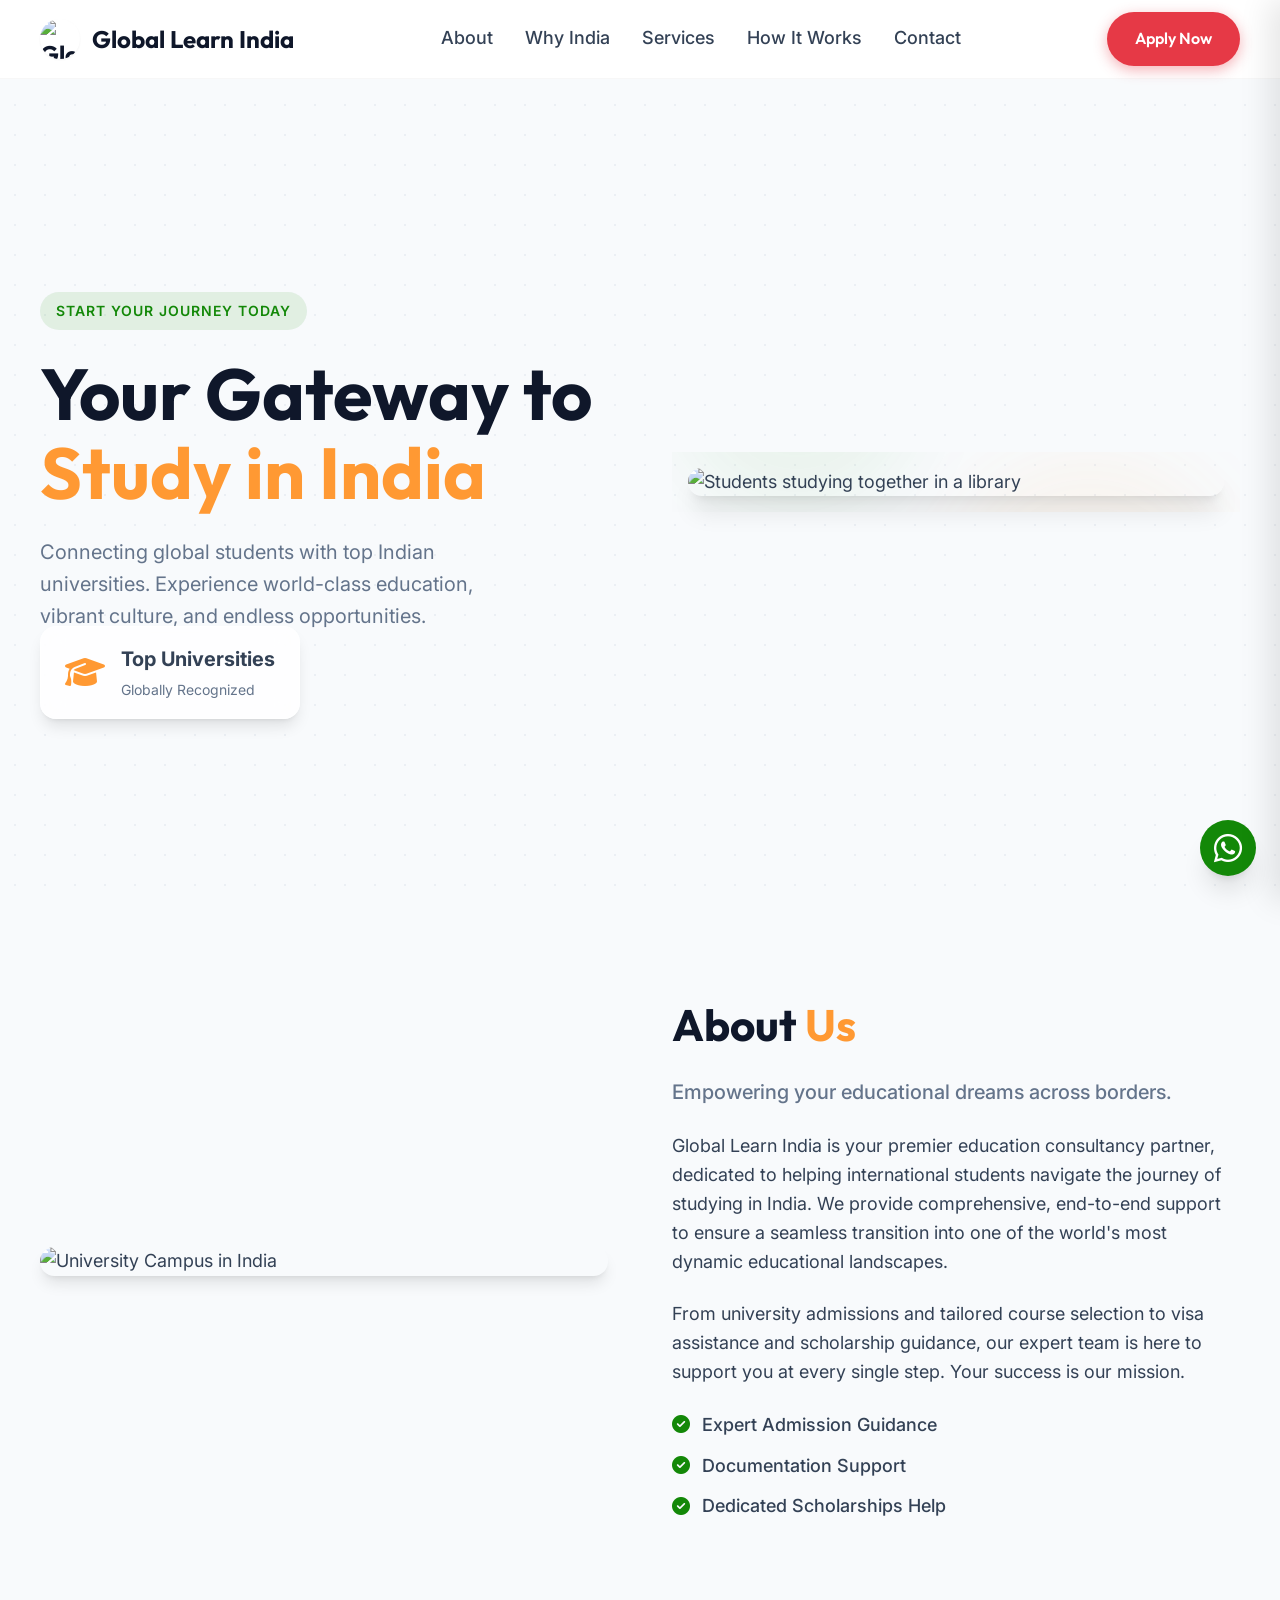
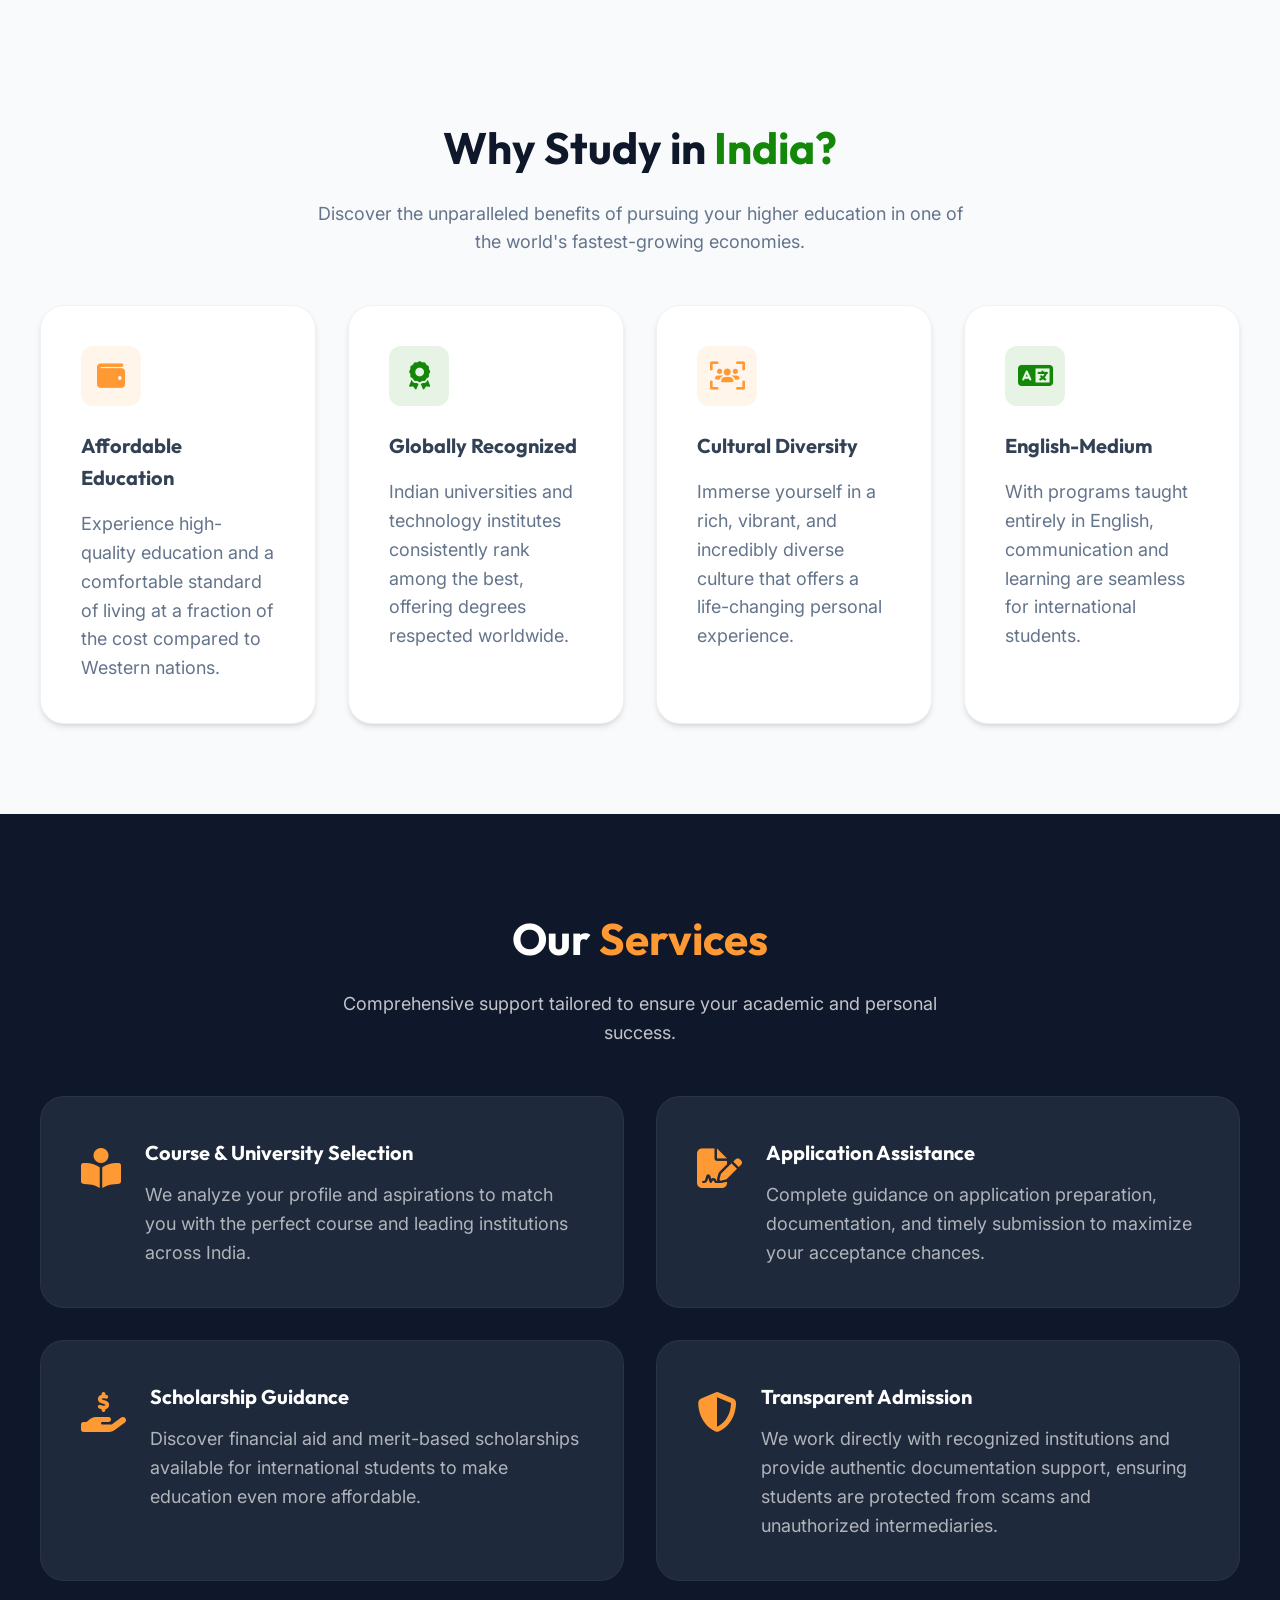
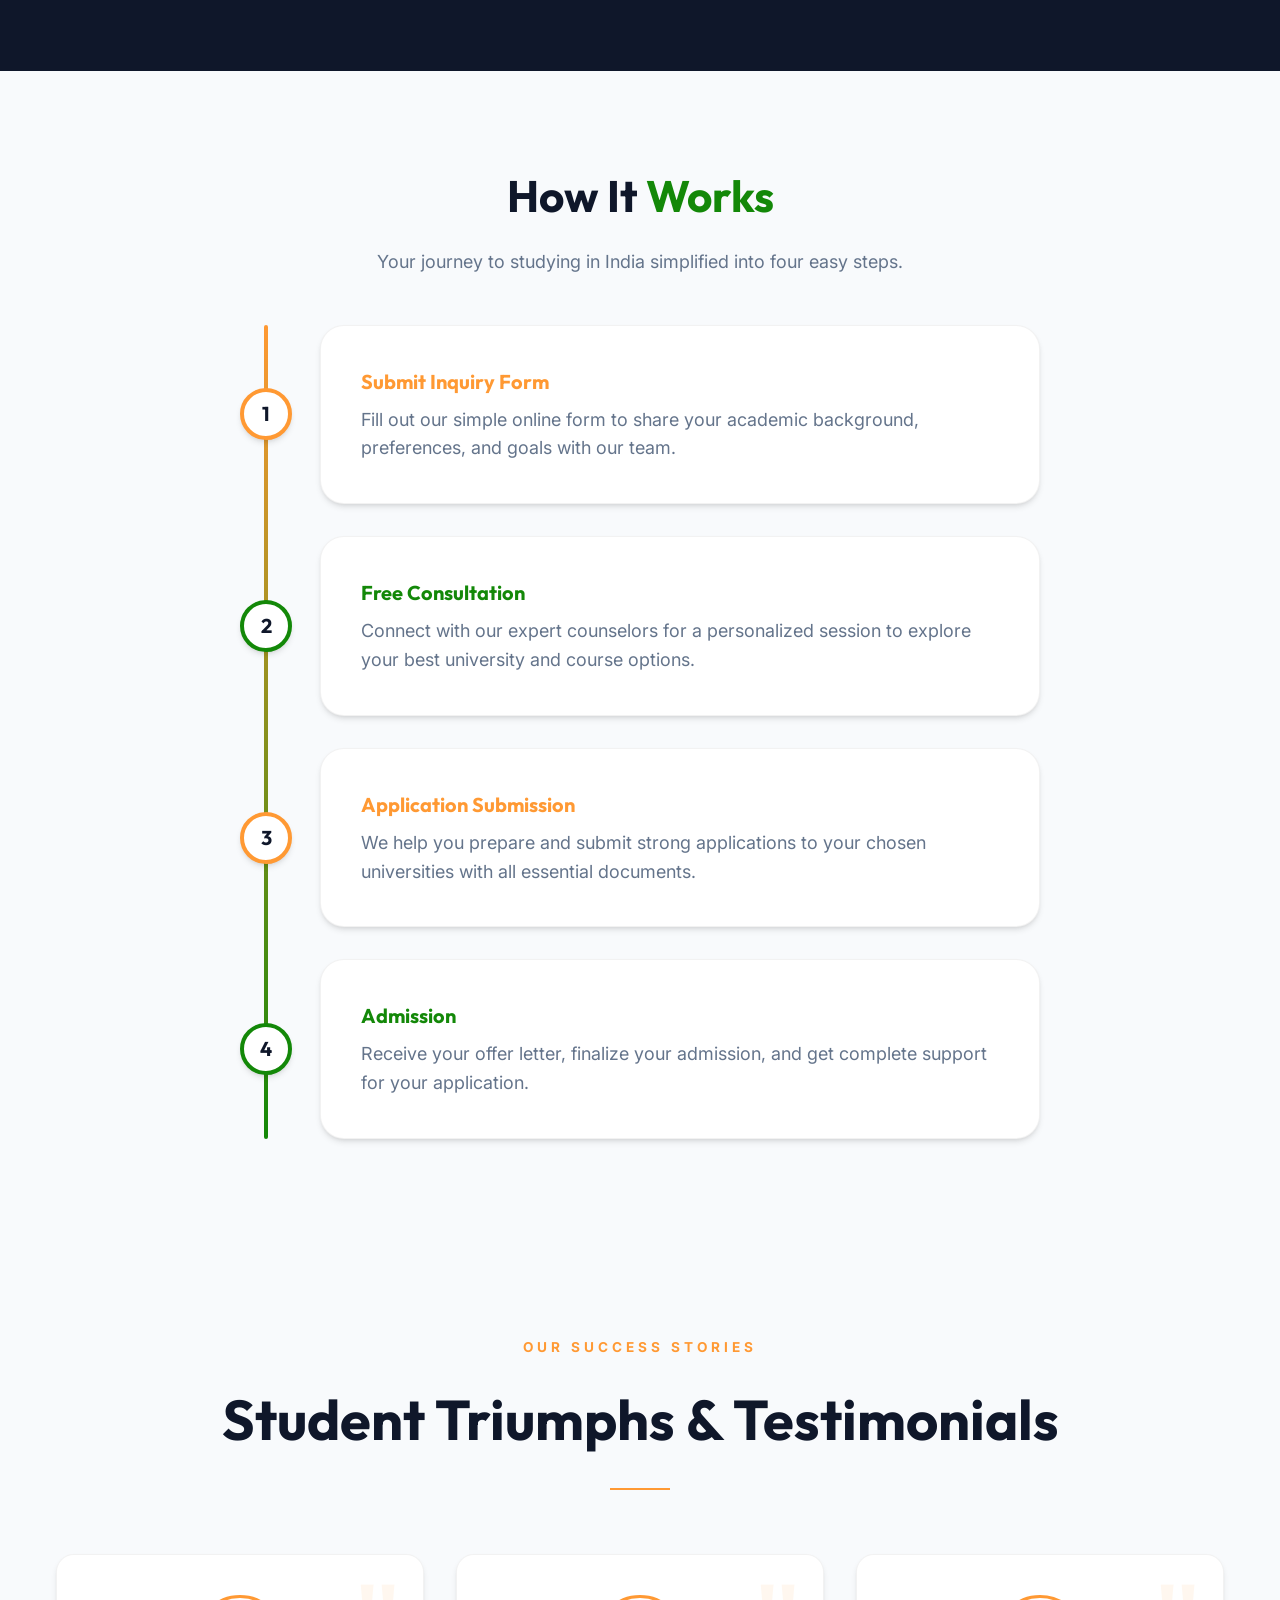
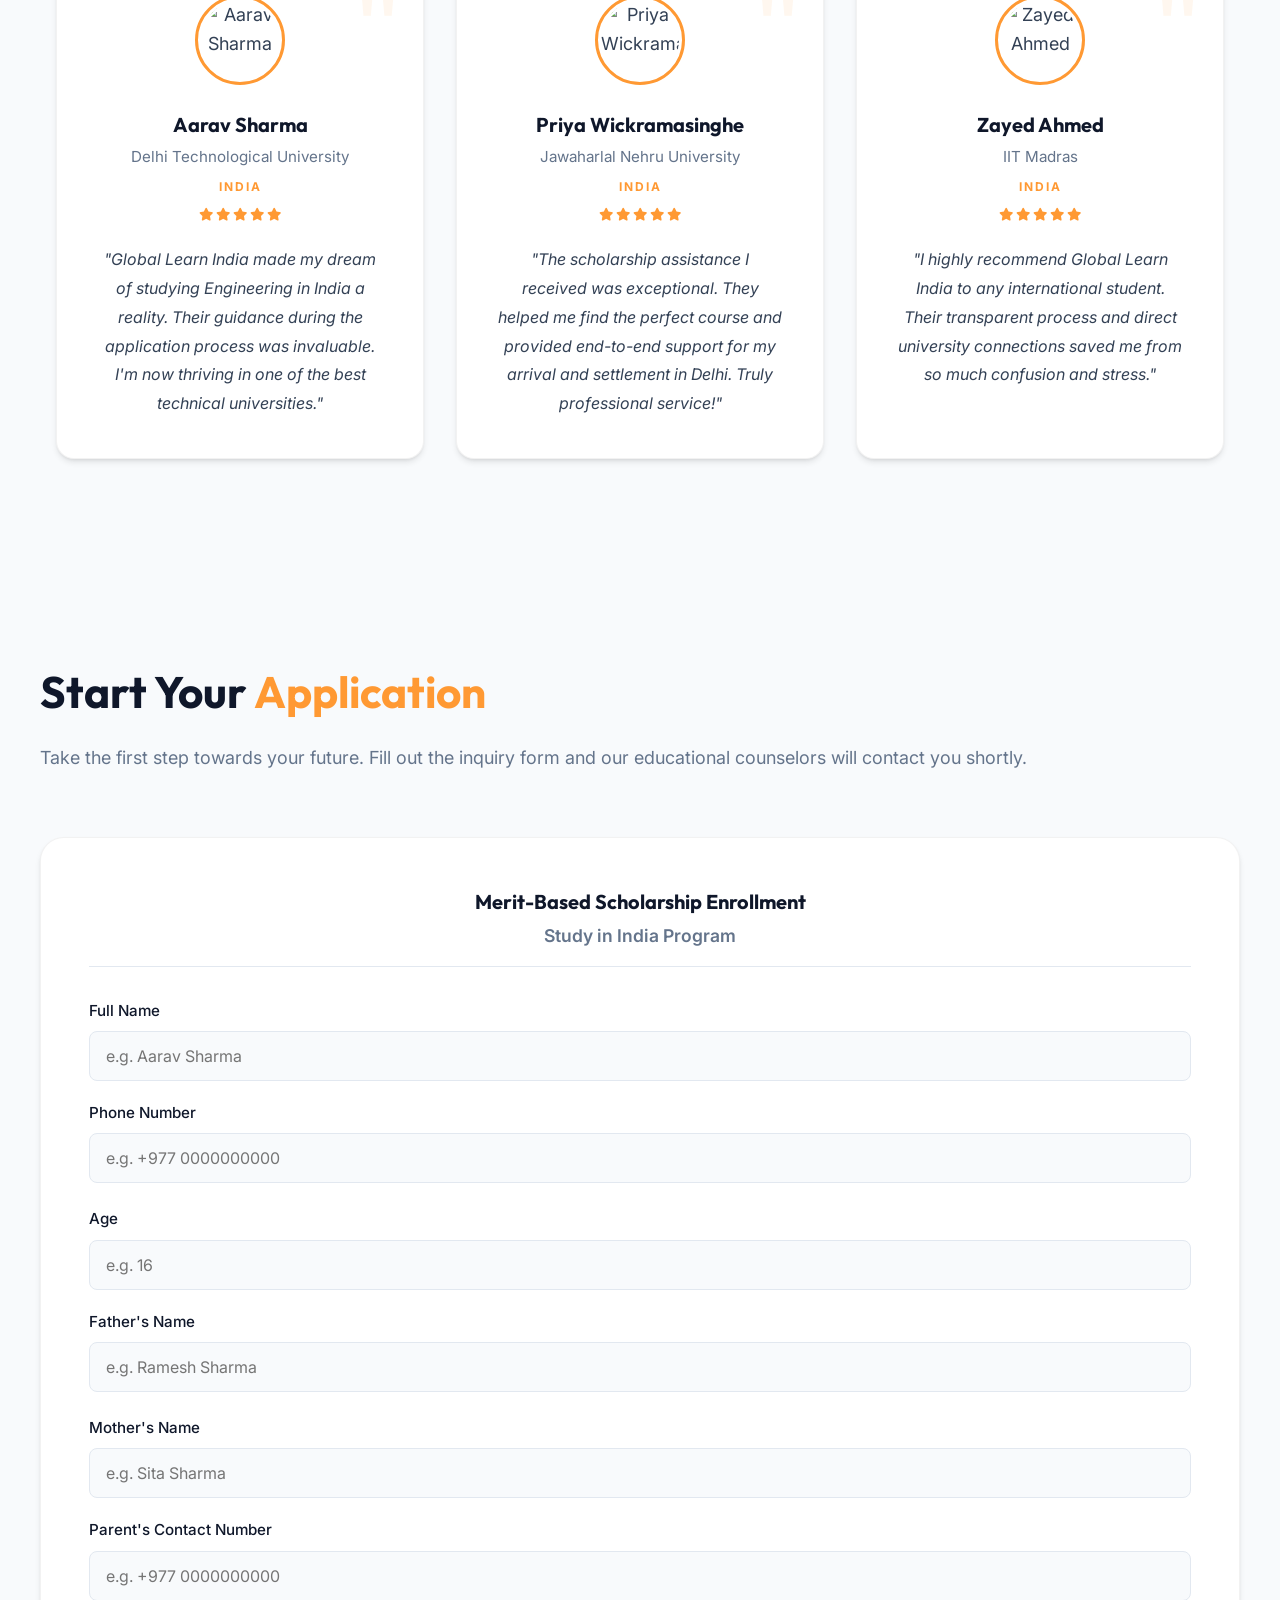
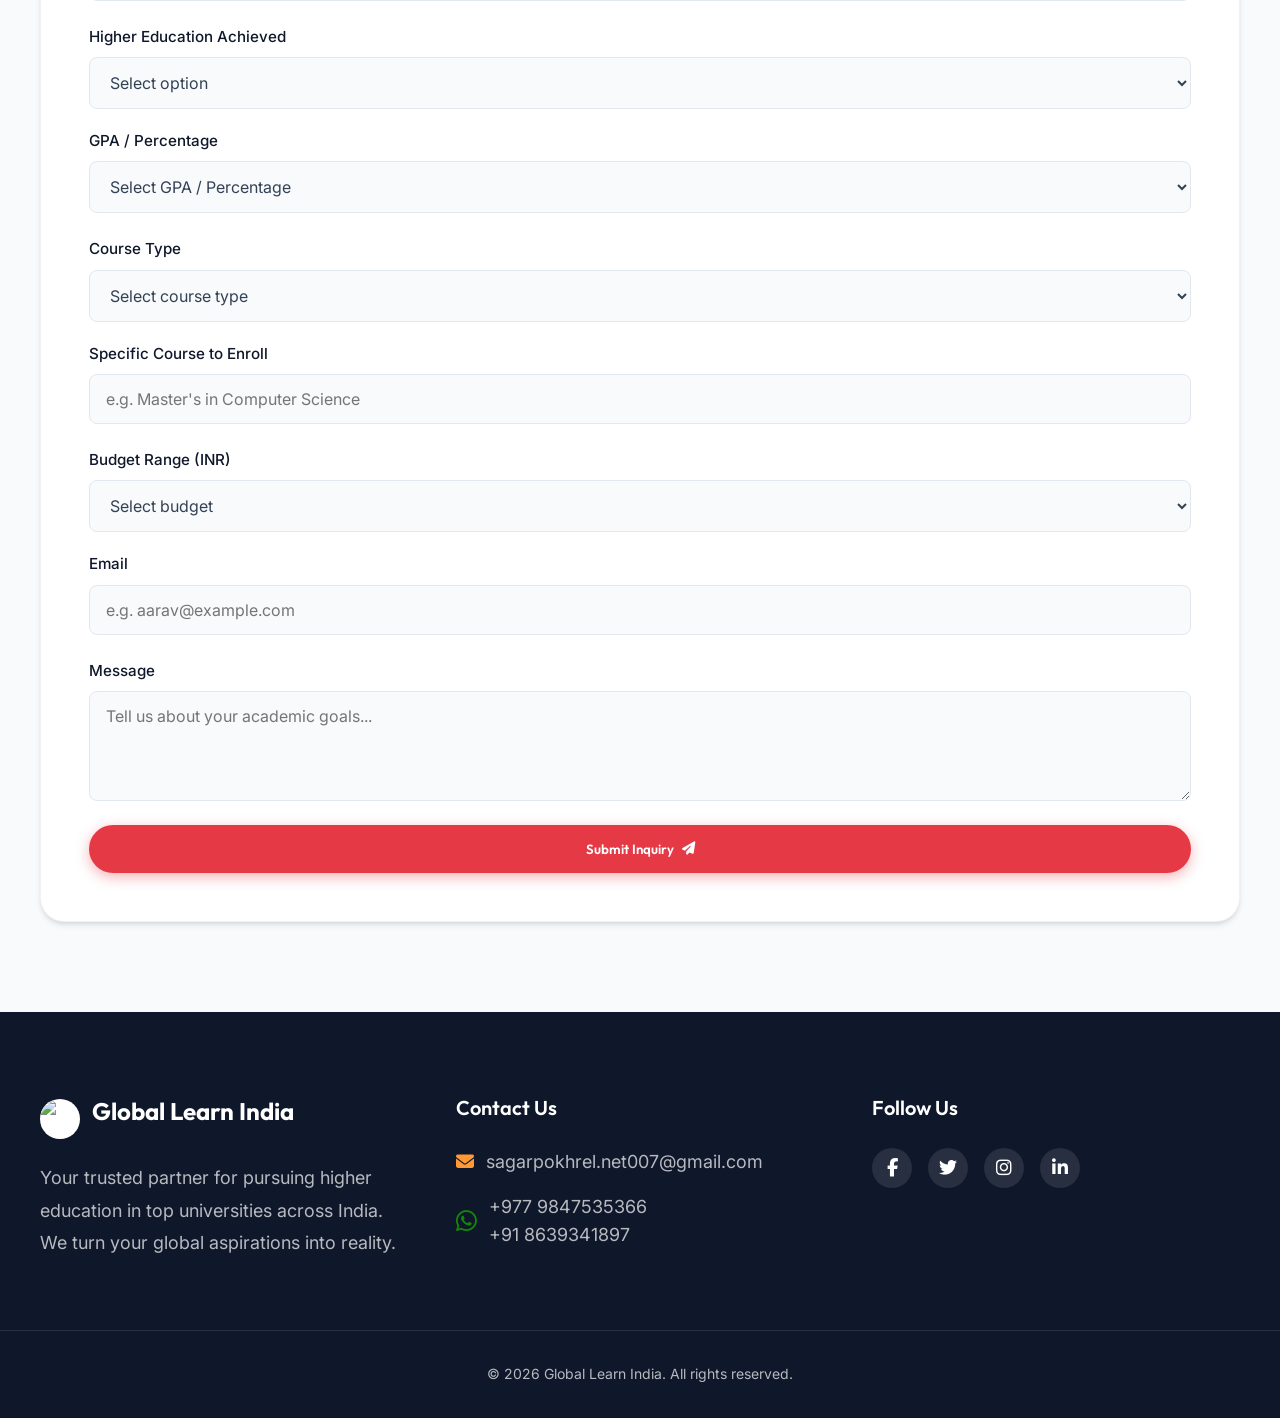
==== index.html @ 343fe498 "added files" ====
<!DOCTYPE html>
<html lang="en">

<head>
    <meta charset="UTF-8">
    <meta name="viewport" content="width=device-width, initial-scale=1.0">
    <title>Global Learn India | Your Gateway to Study in India</title>
    <meta name="description"
        content="Connecting global students with top Indian universities. We assist with admissions, visas, scholarships, and more.">
    <link rel="preconnect" href="https://fonts.googleapis.com">
    <link rel="preconnect" href="https://fonts.gstatic.com" crossorigin>
    <link
        href="https://fonts.googleapis.com/css2?family=Inter:wght@400;500;600&family=Outfit:wght@400;600;700&display=swap"
        rel="stylesheet">
    <link rel="stylesheet" href="https://cdnjs.cloudflare.com/ajax/libs/font-awesome/6.4.0/css/all.min.css">
    <link rel="stylesheet" href="styles.css">
</head>

<body>
    <!-- Navbar -->
    <nav class="navbar">
        <div class="container nav-container">
            <a href="#" class="logo">
                <img src="logo.jpeg" alt="Global Learn India Logo" class="logo-icon">
                Global Learn India
            </a>
            <div class="nav-links">
                <a href="#about">About</a>
                <a href="#why-india">Why India</a>
                <a href="#services">Services</a>
                <a href="#how-it-works">How It Works</a>
                <a href="#contact">Contact</a>
            </div>
            <div class="nav-actions">
                <a href="#apply" class="btn btn-primary nav-cta">Apply Now</a>
                <button class="menu-toggle" id="mobile-menu" aria-label="Open menu">
                    <i class="fa-solid fa-bars"></i>
                </button>
            </div>
        </div>
    </nav>

    <!-- Mobile Menu -->
    <div class="mobile-nav" id="mobile-nav">
        <button class="close-menu" id="close-menu" aria-label="Close menu">
            <i class="fa-solid fa-xmark"></i>
        </button>
        <a href="#about" class="mobile-link">About</a>
        <a href="#why-india" class="mobile-link">Why India</a>
        <a href="#services" class="mobile-link">Services</a>
        <a href="#how-it-works" class="mobile-link">How It Works</a>
        <a href="#contact" class="mobile-link">Contact</a>
        <a href="#apply" class="btn btn-primary mobile-link mt-4">Apply Now</a>
    </div>

    <!-- Hero Section -->
    <header class="hero">
        <div class="hero-pattern"></div>
        <div class="container hero-container">
            <div class="hero-content">
                <div class="badge">Start Your Journey Today</div>
                <h1 class="hero-title">Your Gateway to <span class="highlight-saffron">Study in India</span></h1>
                <p class="hero-subtitle">Connecting global students with top Indian universities. Experience world-class
                    education, vibrant culture, and endless opportunities.</p>
                <div class="hero-buttons">
                    <div class="glass-card stat-card">
                        <i class="fa-solid fa-graduation-cap text-saffron"></i>
                        <div>
                            <h4>Top Universities</h4>
                            <p>Globally Recognized</p>
                        </div>
                    </div>
                </div>
            </div>
            <div class="hero-image-wrapper">
                <div class="hero-shapes">
                    <div class="shape shape-1"></div>
                    <div class="shape shape-2"></div>
                </div>
                <!-- Placeholder for actual hero image, using styled container -->
                <div class="hero-image-placeholder">
                    <!-- Top Universities card moved to hero buttons for prominence -->
                    <img src="hero-students.png" alt="Students studying together in a library" class="hero-img"
                        loading="lazy">
                </div>
            </div>
        </div>
    </header>

    <!-- About Us -->
    <section id="about" class="section bg-light">
        <div class="container about-container">
            <div class="about-image">
                <img src="https://images.unsplash.com/photo-1562774053-701939374585?ixlib=rb-4.0.3&auto=format&fit=crop&w=800&q=80"
                    alt="University Campus in India" class="rounded-image shadow-main" loading="lazy">
            </div>
            <div class="about-content">
                <h2 class="section-title">About <span class="highlight-saffron">Us</span></h2>
                <p class="text-large text-muted">Empowering your educational dreams across borders.</p>
                <p>Global Learn India is your premier education consultancy partner, dedicated to helping international
                    students navigate the journey of studying in India. We provide comprehensive, end-to-end support to
                    ensure a seamless transition into one of the world's most dynamic educational landscapes.</p>
                <p>From university admissions and tailored course selection to visa assistance and scholarship guidance,
                    our expert team is here to support you at every single step. Your success is our mission.</p>
                <ul class="feature-list">
                    <li><i class="fa-solid fa-circle-check text-green"></i> Expert Admission Guidance</li>
                    <li><i class="fa-solid fa-circle-check text-green"></i> Documentation Support</li>
                    <li><i class="fa-solid fa-circle-check text-green"></i> Dedicated Scholarships Help</li>
                </ul>
            </div>
        </div>
    </section>

    <!-- Why Study in India -->
    <section id="why-india" class="section">
        <div class="container">
            <div class="section-header text-center">
                <h2 class="section-title">Why Study in <span class="highlight-green">India?</span></h2>
                <p class="section-subtitle">Discover the unparalleled benefits of pursuing your higher education in one
                    of the world's fastest-growing economies.</p>
            </div>
            <div class="grid grid-4 feature-grid">
                <div class="card hover-up">
                    <div class="icon-box bg-saffron-light">
                        <i class="fa-solid fa-wallet text-saffron"></i>
                    </div>
                    <h3>Affordable Education</h3>
                    <p>Experience high-quality education and a comfortable standard of living at a fraction of the cost
                        compared to Western nations.</p>
                </div>
                <div class="card hover-up">
                    <div class="icon-box bg-green-light">
                        <i class="fa-solid fa-award text-green"></i>
                    </div>
                    <h3>Globally Recognized</h3>
                    <p>Indian universities and technology institutes consistently rank among the best, offering degrees
                        respected worldwide.</p>
                </div>
                <div class="card hover-up">
                    <div class="icon-box bg-saffron-light">
                        <i class="fa-solid fa-users-viewfinder text-saffron"></i>
                    </div>
                    <h3>Cultural Diversity</h3>
                    <p>Immerse yourself in a rich, vibrant, and incredibly diverse culture that offers a life-changing
                        personal experience.</p>
                </div>
                <div class="card hover-up">
                    <div class="icon-box bg-green-light">
                        <i class="fa-solid fa-language text-green"></i>
                    </div>
                    <h3>English-Medium</h3>
                    <p>With programs taught entirely in English, communication and learning are seamless for
                        international students.</p>
                </div>
            </div>
        </div>
    </section>

    <!-- Our Services -->
    <section id="services" class="section bg-slate">
        <div class="container">
            <div class="section-header text-center">
                <h2 class="section-title text-white">Our <span class="highlight-saffron">Services</span></h2>
                <p class="section-subtitle service-subtitle">Comprehensive support tailored to ensure your academic and
                    personal success.</p>
            </div>
            <div class="services-slider-container">
                <button class="slider-arrow prev-arrow" id="services-prev-btn" aria-label="Previous service">
                    <i class="fa-solid fa-chevron-left"></i>
                </button>

                <div class="grid grid-2 service-grid" id="services-slider">
                    <div class="service-card">
                        <div class="service-icon"><i class="fa-solid fa-book-open-reader"></i></div>
                        <div class="service-content">
                            <h3>Course & University Selection</h3>
                            <p>We analyze your profile and aspirations to match you with the perfect course and leading
                                institutions across India.</p>
                        </div>
                    </div>
                    <div class="service-card">
                        <div class="service-icon"><i class="fa-solid fa-file-signature"></i></div>
                        <div class="service-content">
                            <h3>Application Assistance</h3>
                            <p>Complete guidance on application preparation, documentation, and timely submission to
                                maximize your acceptance chances.</p>
                        </div>
                    </div>
                    <div class="service-card">
                        <div class="service-icon"><i class="fa-solid fa-hand-holding-dollar"></i></div>
                        <div class="service-content">
                            <h3>Scholarship Guidance</h3>
                            <p>Discover financial aid and merit-based scholarships available for international students
                                to
                                make education even more affordable.</p>
                        </div>
                    </div>
                    <div class="service-card">
                        <div class="service-icon"><i class="fa-solid fa-shield-halved"></i></div>
                        <div class="service-content">
                            <h3>Transparent Admission</h3>
                            <p>We work directly with recognized institutions and provide authentic documentation
                                support,
                                ensuring students are protected from scams and unauthorized intermediaries.</p>
                        </div>
                    </div>
                </div>

                <button class="slider-arrow next-arrow" id="services-next-btn" aria-label="Next service">
                    <i class="fa-solid fa-chevron-right"></i>
                </button>
            </div>
            <div class="pagination-dots" id="services-pagination-dots">
                <!-- Dots will be generated via JS -->
            </div>
        </div>
    </section>

    <!-- How It Works -->
    <section id="how-it-works" class="section">
        <div class="container">
            <div class="section-header text-center">
                <h2 class="section-title">How It <span class="highlight-green">Works</span></h2>
                <p class="section-subtitle">Your journey to studying in India simplified into four easy steps.</p>
            </div>
            <div class="timeline">
                <div class="timeline-item">
                    <div class="timeline-number">1</div>
                    <div class="timeline-content card">
                        <h3>Submit Inquiry Form</h3>
                        <p>Fill out our simple online form to share your academic background, preferences, and goals
                            with our team.</p>
                    </div>
                </div>
                <div class="timeline-item">
                    <div class="timeline-number">2</div>
                    <div class="timeline-content card">
                        <h3>Free Consultation</h3>
                        <p>Connect with our expert counselors for a personalized session to explore your best university
                            and course options.</p>
                    </div>
                </div>
                <div class="timeline-item">
                    <div class="timeline-number">3</div>
                    <div class="timeline-content card">
                        <h3>Application Submission</h3>
                        <p>We help you prepare and submit strong applications to your chosen universities with all
                            essential documents.</p>
                    </div>
                </div>
                <div class="timeline-item">
                    <div class="timeline-number">4</div>
                    <div class="timeline-content card">
                        <h3>Admission</h3>
                        <p>Receive your offer letter, finalize your admission, and get complete support for your
                            application.</p>
                    </div>
                </div>
            </div>
        </div>
    </section>

    <!-- Student Success Stories Section -->
    <section id="testimonials" class="testimonials-section">
        <div class="container">
            <div class="testimonials-header text-center">
                <span class="top-heading">OUR SUCCESS STORIES</span>
                <h2 class="main-heading">Student Triumphs & Testimonials</h2>
                <div class="heading-underline"></div>
            </div>

            <div class="testimonials-slider-container">
                <button class="slider-arrow prev-arrow" id="prev-btn" aria-label="Previous testimonial">
                    <i class="fa-solid fa-chevron-left"></i>
                </button>

                <div class="testimonials-slider" id="testimonials-slider">
                    <!-- Testimonial 1 -->
                    <div class="testimonial-card">
                        <div class="quote-icon">"</div>
                        <div class="student-profile">
                            <img src="student1.png" alt="Aarav Sharma" class="student-image">
                        </div>
                        <div class="student-info">
                            <h3 class="student-name">Aarav Sharma</h3>
                            <p class="university-name">Delhi Technological University</p>
                            <p class="student-country">INDIA</p>
                            <div class="rating">
                                <i class="fa-solid fa-star"></i>
                                <i class="fa-solid fa-star"></i>
                                <i class="fa-solid fa-star"></i>
                                <i class="fa-solid fa-star"></i>
                                <i class="fa-solid fa-star"></i>
                            </div>
                        </div>
                        <p class="testimonial-text">
                            "Global Learn India made my dream of studying Engineering in India a reality. Their guidance
                            during the application process was invaluable. I'm now thriving in one of the best technical
                            universities."
                        </p>
                    </div>

                    <!-- Testimonial 2 -->
                    <div class="testimonial-card">
                        <div class="quote-icon">"</div>
                        <div class="student-profile">
                            <img src="student2.png" alt="Priya Wickramasinghe" class="student-image">
                        </div>
                        <div class="student-info">
                            <h3 class="student-name">Priya Wickramasinghe</h3>
                            <p class="university-name">Jawaharlal Nehru University</p>
                            <p class="student-country">INDIA</p>
                            <div class="rating">
                                <i class="fa-solid fa-star"></i>
                                <i class="fa-solid fa-star"></i>
                                <i class="fa-solid fa-star"></i>
                                <i class="fa-solid fa-star"></i>
                                <i class="fa-solid fa-star"></i>
                            </div>
                        </div>
                        <p class="testimonial-text">
                            "The scholarship assistance I received was exceptional. They helped me find the perfect
                            course and provided end-to-end support for my arrival and settlement in Delhi. Truly
                            professional service!"
                        </p>
                    </div>

                    <!-- Testimonial 3 -->
                    <div class="testimonial-card">
                        <div class="quote-icon">"</div>
                        <div class="student-profile">
                            <img src="student3.png" alt="Zayed Ahmed" class="student-image">
                        </div>
                        <div class="student-info">
                            <h3 class="student-name">Zayed Ahmed</h3>
                            <p class="university-name">IIT Madras</p>
                            <p class="student-country">INDIA</p>
                            <div class="rating">
                                <i class="fa-solid fa-star"></i>
                                <i class="fa-solid fa-star"></i>
                                <i class="fa-solid fa-star"></i>
                                <i class="fa-solid fa-star"></i>
                                <i class="fa-solid fa-star"></i>
                            </div>
                        </div>
                        <p class="testimonial-text">
                            "I highly recommend Global Learn India to any international student. Their transparent
                            process and direct university connections saved me from so much confusion and stress."
                        </p>
                    </div>
                </div>

                <button class="slider-arrow next-arrow" id="next-btn" aria-label="Next testimonial">
                    <i class="fa-solid fa-chevron-right"></i>
                </button>
            </div>

            <div class="pagination-dots" id="pagination-dots">
                <!-- Dots will be generated via JS -->
            </div>
        </div>
    </section>

    <!-- Student Inquiry Form Section -->
    <section id="apply" class="section bg-light">
        <div class="container form-container">
            <div class="form-content">
                <h2 class="section-title">Start Your <span class="highlight-saffron">Application</span></h2>
                <p class="mb-4 text-muted">Take the first step towards your future. Fill out the inquiry form and our
                    educational counselors will contact you shortly.</p>

            </div>
            <div class="form-wrapper card shadow-xl border-t-saffron">
                <div class="form-enrollment-header"
                    style="margin-bottom: 2rem; padding-bottom: 1rem; border-bottom: 1px solid #E2E8F0;">
                    <h3 class="enrollment-title" style="margin-bottom: 0.25rem; color: var(--c-slate);">Merit-Based
                        Scholarship Enrollment</h3>
                    <p class="enrollment-subtitle text-saffron" style="font-weight: 600;">Study in India Program</p>
                </div>
                <form id="inquiryForm" class="inquiry-form">
                    <div class="form-group row">
                        <div class="col">
                            <label for="fullName">Full Name</label>
                            <input type="text" id="fullName" name="fullName" required placeholder="e.g. Aarav Sharma">
                        </div>
                        <div class="col">
                            <label for="phone">Phone Number</label>
                            <input type="tel" id="phone" name="phone" required placeholder="e.g. +977 0000000000">
                        </div>
                    </div>
                    <div class="form-group row">
                        <div class="col">
                            <label for="age">Age</label>
                            <input type="number" id="age" name="age" required placeholder="e.g. 16" min="16" max="100">
                        </div>
                        <div class="col">
                            <label for="fathersName">Father's Name</label>
                            <input type="text" id="fathersName" name="fathersName" required
                                placeholder="e.g. Ramesh Sharma">
                        </div>
                    </div>
                    <div class="form-group row">
                        <div class="col">
                            <label for="mothersName">Mother's Name</label>
                            <input type="text" id="mothersName" name="mothersName" required
                                placeholder="e.g. Sita Sharma">
                        </div>
                        <div class="col">
                            <label for="parentsContact">Parent's Contact Number</label>
                            <input type="tel" id="parentsContact" name="parentsContact" required
                                placeholder="e.g. +977 0000000000">
                        </div>
                    </div>
                    <div class="form-group row">
                        <div class="col">
                            <label for="higherEducation">Higher Education Achieved</label>
                            <select id="higherEducation" name="higherEducation" required>
                                <option value="" disabled selected>Select option</option>
                                <option value="highschool">High School / 12th</option>
                                <option value="diploma">Diploma</option>
                                <option value="bachelors">Bachelor's Degree</option>
                                <option value="masters">Master's Degree</option>
                                <option value="other">Other</option>
                            </select>
                        </div>
                        <div class="col">
                            <label for="gpa">GPA / Percentage</label>
                            <select id="gpa" name="gpa" required>
                                <option value="" disabled selected>Select GPA / Percentage</option>
                                <option value="above90">Above 90% / Above 3.8 GPA</option>
                                <option value="80to90">80% - 90% / 3.3 - 3.8 GPA</option>
                                <option value="70to80">70% - 80% / 2.8 - 3.3 GPA</option>
                                <option value="60to70">60% - 70% / 2.0 - 2.8 GPA</option>
                                <option value="below60">Below 60% / Below 2.0 GPA</option>
                            </select>
                        </div>
                    </div>
                    <div class="form-group row">
                        <div class="col">
                            <label for="courseType">Course Type</label>
                            <select id="courseType" name="courseType" required>
                                <option value="" disabled selected>Select course type</option>
                                <option value="engineering">Engineering (B.E/B.Tech/M.Tech)</option>
                                <option value="medical">Medical (MBBS/BDS/MD)</option>
                                <option value="management">Management (BBA/MBA/PGDM)</option>
                                <option value="computer_applications">Computer Applications (BCA/MCA)</option>
                                <option value="arts_science">Arts & Science (BA/MA/BSc/MSc)</option>
                                <option value="pharmacy">Pharmacy (B.Pharm/M.Pharm)</option>
                                <option value="other">Other</option>
                            </select>
                        </div>
                        <div class="col">
                            <label for="specificCourse">Specific Course to Enroll</label>
                            <input type="text" id="specificCourse" name="specificCourse" required
                                placeholder="e.g. Master's in Computer Science">
                        </div>
                    </div>
                    <div class="form-group row">
                        <div class="col">
                            <label for="budget">Budget Range (INR)</label>
                            <select id="budget" name="budget" required>
                                <option value="" disabled selected>Select budget</option>
                                <option value="under5l">Under ₹5 Lakhs</option>
                                <option value="5lto10l">₹5 Lakhs - ₹10 Lakhs</option>
                                <option value="above10l">Above ₹10 Lakhs</option>
                            </select>
                        </div>
                        <div class="col">
                            <label for="email">Email</label>
                            <input type="email" id="email" name="email" required placeholder="e.g. aarav@example.com">
                        </div>
                    </div>
                    <div class="form-group">
                        <label for="message">Message</label>
                        <textarea id="message" name="message" rows="4"
                            placeholder="Tell us about your academic goals..." required></textarea>
                    </div>
                    <button type="submit" class="btn btn-primary btn-full">Submit Inquiry <i
                            class="fa-solid fa-paper-plane ml-2"></i></button>
                    <div id="formSuccess" class="form-success hidden mt-4">
                        Thank you! Your inquiry has been submitted. We will contact you soon.
                    </div>
                </form>
            </div>
        </div>
    </section>

    <!-- Footer -->
    <footer id="contact" class="footer">
        <div class="container footer-container">
            <div class="footer-brand">
                <div class="logo-footer">
                    <img src="logo.jpeg" alt="Global Learn India Logo" class="logo-icon white">
                    <h2>Global Learn India</h2>
                </div>
                <p>Your trusted partner for pursuing higher education in top universities across India. We turn your
                    global aspirations into reality.</p>
            </div>

            <div class="footer-contact">
                <h3>Contact Us</h3>
                <ul>
                    <li>
                        <i class="fa-solid fa-envelope text-saffron"></i>
                        <div>
                            <a href="mailto:sagarpokhrel.net007@gmail.com">sagarpokhrel.net007@gmail.com</a>
                        </div>
                    </li>
                    <li>
                        <i class="fa-brands fa-whatsapp text-green"></i>
                        <div>
                            <a href="https://wa.me/9779847535366" target="_blank" rel="noopener noreferrer">+977
                                9847535366</a>
                            <br>
                            <a href="https://wa.me/918639341897" target="_blank" rel="noopener noreferrer">+91
                                8639341897</a>
                        </div>
                    </li>
                </ul>
            </div>
            <div class="footer-social">
                <h3>Follow Us</h3>
                <div class="social-icons">
                    <a href="#" class="social-icon" aria-label="Facebook"><i class="fa-brands fa-facebook-f"></i></a>
                    <a href="#" class="social-icon" aria-label="Twitter"><i class="fa-brands fa-twitter"></i></a>
                    <a href="#" class="social-icon" aria-label="Instagram"><i class="fa-brands fa-instagram"></i></a>
                    <a href="#" class="social-icon" aria-label="LinkedIn"><i class="fa-brands fa-linkedin-in"></i></a>
                </div>
            </div>
        </div>
        <div class="footer-bottom">
            <div class="container text-center">
                <p>&copy; 2026 Global Learn India. All rights reserved.</p>
            </div>
        </div>
    </footer>


    <a href="https://wa.me/9779847535366" target="_blank" rel="noopener noreferrer"
        class="whatsapp-float bg-green text-white shadow-xl" title="Chat with us on WhatsApp" aria-label="WhatsApp">
        <i class="fa-brands fa-whatsapp"></i>
    </a>

    <script src="script.js"></script>
</body>

</html>
---- styles.css ----
/* Base Variables & Theme - India Inspired */
:root {
    /* Colors */
    --c-saffron: #FF9933;
    --c-saffron-dark: #E68A2E;
    --c-saffron-light: rgba(255, 153, 51, 0.1);

    --c-green: #138808;
    --c-green-dark: #107407;
    --c-green-light: rgba(19, 136, 8, 0.1);

    --c-white: #FFFFFF;
    --c-bg: #F8FAFC;
    --c-slate: #0F172A;
    --c-slate-light: #1E293B;

    --c-text-main: #334155;
    --c-text-muted: #64748B;

    /* Typography - Fluid Sizing */
    --font-heading: 'Outfit', sans-serif;
    --font-body: 'Inter', sans-serif;

    --fs-h1: clamp(2.25rem, 8vw + 1rem, 4.5rem);
    --fs-h2: clamp(1.75rem, 4vw + 1rem, 2.75rem);
    --fs-h3: clamp(1.25rem, 2vw + 1rem, 1.5rem);
    --fs-body: clamp(0.9375rem, 0.5vw + 0.8rem, 1.125rem);

    /* Effects */
    --shadow-sm: 0 1px 2px 0 rgb(0 0 0 / 0.05);
    --shadow-md: 0 4px 6px -1px rgb(0 0 0 / 0.1), 0 2px 4px -2px rgb(0 0 0 / 0.1);
    --shadow-lg: 0 10px 15px -3px rgb(0 0 0 / 0.1), 0 4px 6px -4px rgb(0 0 0 / 0.1);
    --shadow-xl: 0 20px 25px -5px rgb(0 0 0 / 0.1), 0 8px 10px -6px rgb(0 0 0 / 0.1);
    --shadow-glow: 0 0 20px rgba(255, 153, 51, 0.4);

    --transition: all 0.3s cubic-bezier(0.4, 0, 0.2, 1);
}

/* Reset & Basics */
* {
    margin: 0;
    padding: 0;
    box-sizing: border-box;
    scroll-behavior: smooth;
}

html,
body {
    overflow-x: hidden;
}

body {
    font-family: var(--font-body);
    font-size: var(--fs-body);
    color: var(--c-text-main);
    background-color: var(--c-bg);
    line-height: 1.6;
    overflow-x: hidden;
    width: 100%;
}

h1,
.hero-title {
    font-size: var(--fs-h1);
    font-family: var(--font-heading);
    color: var(--c-slate);
    line-height: 1.1;
}

h2,
.section-title {
    font-size: var(--fs-h2);
    font-family: var(--font-heading);
    color: var(--c-slate);
    margin-bottom: 1rem;
}

h3 {
    font-size: var(--fs-h3);
    font-family: var(--font-heading);
}

a {
    text-decoration: none;
    color: inherit;
    transition: var(--transition);
}

ul {
    list-style: none;
}

img {
    max-width: 100%;
    height: auto;
    display: block;
}

/* Layout Classes */
.container {
    width: 100%;
    max-width: 1280px;
    margin: 0 auto;
    padding: 0 1.25rem;
}

@media (min-width: 768px) {
    .container {
        padding: 0 2.5rem;
    }
}

.section {
    padding: clamp(3rem, 10vh, 8rem) 0;
}

.bg-light {
    background-color: var(--c-bg);
}

.bg-white {
    background-color: var(--c-white);
}

.bg-slate {
    background-color: var(--c-slate);
}

.bg-saffron-light {
    background-color: var(--c-saffron-light);
}

.bg-green-light {
    background-color: var(--c-green-light);
}

/* Typography Classes */
.text-saffron {
    color: var(--c-saffron);
}

.text-green {
    color: var(--c-green);
}

.text-white {
    color: var(--c-white);
}

.text-slate {
    color: var(--c-slate);
}

.text-muted {
    color: var(--c-text-muted);
}

.text-gray-300 {
    color: #CBD5E1;
}

.text-center {
    text-align: center;
}

.text-large {
    font-size: clamp(1rem, 0.5vw + 0.9rem, 1.25rem);
    font-weight: 500;
}

.section-subtitle {
    font-size: clamp(1rem, 0.5vw + 0.9rem, 1.125rem);
    color: var(--c-text-muted);
    max-width: 650px;
    margin: 0 auto 3rem;
}

.highlight-saffron {
    color: var(--c-saffron);
}

.highlight-green {
    color: var(--c-green);
}

/* Buttons */
.btn {
    display: inline-flex;
    align-items: center;
    justify-content: center;
    padding: 0.875rem 1.75rem;
    /* Finger-friendly minimums */
    min-height: 48px;
    border-radius: 9999px;
    font-weight: 600;
    font-family: var(--font-heading);
    cursor: pointer;
    border: none;
    transition: var(--transition);
    white-space: nowrap;
}

.btn-primary {
    background-color: #E63946;
    color: var(--c-white);
    box-shadow: 0 4px 14px 0 rgba(230, 57, 70, 0.3);
}

.btn-primary:hover {
    background-color: #D62828;
    transform: translateY(-2px);
    box-shadow: 0 0 20px rgba(230, 57, 70, 0.4);
}

.btn-secondary {
    background-color: var(--c-white);
    color: var(--c-slate);
    border: 1px solid #E2E8F0;
}

.btn-secondary:hover {
    border-color: var(--c-slate);
    background-color: #F8FAFC;
    transform: translateY(-2px);
}

.btn-full {
    width: 100%;
}

@media (min-width: 768px) {
    .btn-full {
        width: auto;
    }
}


/* Buttons */
.btn {
    display: inline-flex;
    align-items: center;
    justify-content: center;
    padding: 0.75rem 1.5rem;
    border-radius: 9999px;
    font-weight: 600;
    font-family: var(--font-heading);
    cursor: pointer;
    border: none;
    transition: var(--transition);
}

.btn-primary {
    background-color: #E63946;
    color: var(--c-white);
    box-shadow: 0 4px 14px 0 rgba(230, 57, 70, 0.39);
}

.btn-primary:hover {
    background-color: #D62828;
    transform: translateY(-2px);
    box-shadow: 0 0 20px rgba(230, 57, 70, 0.4);
}

.btn-secondary {
    background-color: var(--c-white);
    color: var(--c-slate);
    border: 1px solid #E2E8F0;
}

.btn-secondary:hover {
    border-color: var(--c-slate);
    color: var(--c-slate);
    background-color: #F8FAFC;
    transform: translateY(-2px);
}

.btn-large {
    padding: 1rem 2rem;
    font-size: 1.125rem;
}

.btn-full {
    width: 100%;
}

/* Top navbar CTA z-axis animation (in and out) */
@keyframes blinkPulse {
    0% {
        transform: scale(0.95);
        box-shadow: 0 4px 12px rgba(230, 57, 70, 0.06);
    }

    50% {
        transform: scale(1.05);
        box-shadow: 0 12px 30px rgba(230, 57, 70, 0.25);
    }

    100% {
        transform: scale(0.95);
        box-shadow: 0 4px 12px rgba(230, 57, 70, 0.06);
    }
}

.nav-cta {
    display: inline-flex;
    animation: blinkPulse 1.6s infinite ease-in-out alternate;
    font-size: 0.75rem;
    padding: 0.4rem 0.6rem;
    min-height: 32px;
    margin-right: 0;
}

@media (min-width: 768px) {
    .nav-cta {
        font-size: 1rem;
        padding: 0.875rem 1.75rem;
        min-height: 48px;
        margin-right: 0;
    }
}

@media (prefers-reduced-motion: reduce) {
    .nav-cta {
        animation: none;
    }
}

/* Utilities */
.ml-2 {
    margin-left: 0.5rem;
}

.mt-4 {
    margin-top: 1rem;
}

.mt-8 {
    margin-top: 2rem;
}

.mb-4 {
    margin-bottom: 1rem;
}

.rounded-xl {
    border-radius: 1rem;
}

.rounded-image {
    border-radius: 1.5rem;
}

.shadow-main {
    box-shadow: var(--shadow-lg);
}

.shadow-xl {
    box-shadow: var(--shadow-xl);
}

.border-t-saffron {
    border-top: 4px solid var(--c-saffron);
}

.p-6 {
    padding: 1.5rem;
}

/* Navbar */
.navbar {
    position: fixed;
    top: 0;
    left: 0;
    width: 100%;
    background-color: rgba(255, 255, 255, 0.95);
    backdrop-filter: blur(12px);
    z-index: 1000;
    border-bottom: 1px solid rgba(0, 0, 0, 0.03);
    transition: padding 0.3s ease, background-color 0.3s ease;
    padding: 0.75rem 0;
}


.navbar.scrolled {
    padding: 0.75rem 0;
    box-shadow: var(--shadow-md);
    background-color: rgba(255, 255, 255, 0.98);
}

.nav-container {
    display: flex;
    justify-content: space-between;
    align-items: center;
}

.logo {
    display: flex;
    align-items: center;
    gap: 0.5rem;
    font-family: var(--font-heading);
    font-weight: 700;
    font-size: 1rem;
    color: var(--c-slate);
    flex-shrink: 1;
}

@media (min-width: 768px) {
    .logo {
        gap: 0.75rem;
        font-size: 1.5rem;
    }
}

.logo-icon {
    width: 32px;
    height: 32px;
    border-radius: 50%;
    object-fit: cover;
    background-color: var(--c-white);
    box-shadow: var(--shadow-sm);
    flex-shrink: 0;
}

@media (min-width: 768px) {
    .logo-icon {
        width: 40px;
        height: 40px;
    }
}

.nav-actions {
    display: flex;
    align-items: center;
    gap: 0.25rem;
}

@media (min-width: 768px) {
    .nav-actions {
        gap: 1.5rem;
    }
}

.nav-links {
    display: none;
    gap: 2rem;
}

.nav-links a {
    font-weight: 500;
    color: var(--c-text-main);
    position: relative;
}

.nav-links a::after {
    content: '';
    position: absolute;
    bottom: -4px;
    left: 0;
    width: 0;
    height: 2px;
    background-color: var(--c-saffron);
    transition: width 0.3s ease;
}

.nav-links a:hover::after {
    width: 100%;
}

.nav-links a:hover {
    color: var(--c-saffron);
}

.menu-toggle {
    display: block;
    background: none;
    border: none;
    font-size: 1.25rem;
    color: var(--c-slate);
    cursor: pointer;
    flex-shrink: 0;
    padding: 0.25rem;
}

@media (min-width: 768px) {
    .menu-toggle {
        font-size: 1.5rem;
        padding: 0;
    }
}

/* Mobile Nav */
.mobile-nav {
    position: fixed;
    top: 0;
    right: 0;
    width: 280px;
    height: 100vh;
    background-color: var(--c-white);
    box-shadow: -10px 0 30px rgba(0, 0, 0, 0.1);
    z-index: 1001;
    display: flex;
    flex-direction: column;
    padding: 5rem 2rem 2rem;
    transform: translateX(100%);
    transition: transform 0.4s cubic-bezier(0.4, 0, 0.2, 1);
}

.mobile-nav.active {
    transform: translateX(0);
}


.close-menu {
    position: absolute;
    top: 1.5rem;
    right: 1.5rem;
    background: none;
    border: none;
    font-size: 1.5rem;
    cursor: pointer;
    color: var(--c-slate);
}

.mobile-link {
    font-size: 1.25rem;
    font-weight: 600;
    padding: 1.25rem 0;
    border-bottom: 1px solid #F1F5F9;
    font-family: var(--font-heading);
    display: block;
}


/* Hero Section */
.hero {
    position: relative;
    padding: 10rem 0 6rem;
    min-height: 100vh;
    display: flex;
    align-items: center;
    background-color: var(--c-bg);
    overflow: hidden;
}

.hero-pattern {
    position: absolute;
    top: 0;
    left: 0;
    width: 100%;
    height: 100%;
    background-image: radial-gradient(#CBD5E1 1px, transparent 1px);
    background-size: 30px 30px;
    opacity: 0.3;
    z-index: 0;
}

.hero-container {
    display: flex;
    flex-direction: column;
    align-items: center;
    text-align: center;
    gap: 3rem;
    position: relative;
    z-index: 1;
}

.hero-content {
    flex: 1;
}

.badge {
    display: inline-block;
    padding: 0.5rem 1rem;
    background-color: var(--c-green-light);
    color: var(--c-green);
    border-radius: 9999px;
    font-size: 0.875rem;
    font-weight: 600;
    margin-bottom: 1.5rem;
    text-transform: uppercase;
    letter-spacing: 1px;
}

.hero-title {
    font-size: var(--fs-h1);
    margin-bottom: 1.5rem;
    line-height: 1.1;
}

.hero-subtitle {
    font-size: 1.25rem;
    color: var(--c-text-muted);
    margin-bottom: 2.5rem;
    max-width: 500px;
}

.hero-buttons {
    display: flex;
    flex-direction: column;
    align-items: center;
    gap: 1.5rem;
    width: 100%;
}

@media (min-width: 480px) {
    .hero-buttons {
        flex-direction: row;
        width: auto;
    }
}


.hero-image-wrapper {
    flex: 1;
    position: relative;
}

.hero-shapes {
    position: absolute;
    top: 0;
    left: 0;
    width: 100%;
    height: 100%;
    z-index: -1;
    overflow: hidden;
}

.shape {
    position: absolute;
    border-radius: 50%;
    filter: blur(40px);
    opacity: 0.6;
}

.shape-1 {
    top: 0;
    right: 0;
    width: clamp(150px, 40vw, 300px);
    height: clamp(150px, 40vw, 300px);
    background-color: var(--c-saffron-light);
}

.shape-2 {
    bottom: 0;
    left: 0;
    width: clamp(150px, 35vw, 250px);
    height: clamp(150px, 35vw, 250px);
    background-color: var(--c-green-light);
}

.hero-image-placeholder {
    position: relative;
    border-radius: 2rem;
    /* background: linear-gradient(145deg, #ffffff, #f0f0f0); */
    padding: 1rem;
    /* box-shadow: var(--shadow-xl); */
}

.hero-img {
    border-radius: 1.5rem;
    box-shadow: var(--shadow-xl);
    width: 100%;
}

.glass-card {
    background: rgba(255, 255, 255, 0.8);
    backdrop-filter: blur(12px);
    border: 1px solid rgba(255, 255, 255, 0.4);
    box-shadow: var(--shadow-lg);
    border-radius: 1rem;
    padding: 1rem 1.5rem;
    display: flex;
    align-items: center;
    gap: 1rem;
}

.stat-card {
    position: relative;
    z-index: 2;
    animation: float 6s ease-in-out infinite;
    max-width: 280px;
    margin: 0 auto;
}

@media (min-width: 768px) {
    .stat-card {
        position: absolute;
    }
}

.stat-card i {
    font-size: 2rem;
}

.stat-card h4 {
    font-size: 1.25rem;
    margin-bottom: 0.25rem;
}

.stat-card p {
    font-size: 0.875rem;
    color: var(--c-text-muted);
    margin: 0;
}

.float-1 {
    top: 10%;
    right: -10%;
    animation-delay: 0s;
}

@keyframes float {
    0% {
        transform: translateY(0px);
    }

    50% {
        transform: translateY(-15px);
    }

    100% {
        transform: translateY(0px);
    }
}

/* About Section */
.about-container {
    display: flex;
    flex-direction: column;
    gap: 3rem;
    text-align: center;
}

@media (min-width: 768px) {
    .about-container {
        flex-direction: row;
        text-align: left;
        gap: 4rem;
    }
}


.about-image {
    flex: 1;
}

.about-content {
    flex: 1;
}

.about-content p {
    margin-bottom: 1.5rem;
}

.feature-list li {
    display: flex;
    align-items: center;
    gap: 0.75rem;
    margin-bottom: 0.75rem;
    font-weight: 500;
    font-size: 1.125rem;
}

/* Grid System Mobile-First */
.grid {
    display: grid;
    gap: 1.5rem;
    grid-template-columns: 1fr;
}

@media (min-width: 640px) {
    .grid-2 {
        grid-template-columns: repeat(2, 1fr);
    }
}

@media (min-width: 768px) {
    .grid {
        gap: 2rem;
    }
}

@media (min-width: 1024px) {
    .grid-4 {
        grid-template-columns: repeat(4, 1fr);
    }
}

/* Feature Cards */
.card {
    background-color: var(--c-white);
    padding: clamp(1.5rem, 5vw, 2.5rem);
    border-radius: 1.5rem;
    box-shadow: var(--shadow-md);
    transition: var(--transition);
    border: 1px solid rgba(0, 0, 0, 0.05);
    height: 100%;
}


.card:hover {
    box-shadow: var(--shadow-xl);
}

.hover-up:hover {
    transform: translateY(-10px);
}

.icon-box {
    width: 60px;
    height: 60px;
    border-radius: 12px;
    display: flex;
    align-items: center;
    justify-content: center;
    font-size: 1.75rem;
    margin-bottom: 1.5rem;
}

.card h3 {
    margin-bottom: 1rem;
    font-size: 1.25rem;
}

.card p {
    color: var(--c-text-muted);
}

/* Services */
.service-card {
    display: flex;
    flex-direction: column;
    gap: 1rem;
    background-color: var(--c-slate-light);
    padding: clamp(1.5rem, 5vw, 2.5rem);
    border-radius: 1.5rem;
    transition: var(--transition);
    border: 1px solid rgba(255, 255, 255, 0.05);
}

@media (min-width: 640px) {
    .service-card {
        flex-direction: row;
        gap: 1.5rem;
    }
}

.service-card:hover {
    background-color: #2D3748;
    transform: translateY(-5px);
}

.service-icon {
    font-size: 2.5rem;
    color: var(--c-saffron);
}

.service-content h3 {
    color: var(--c-white);
    margin-bottom: 0.75rem;
    font-size: 1.25rem;
}

.service-content p {
    color: rgba(255, 255, 255, 0.65);
    /* darker for better distinction while maintaining visibility */
}

.service-subtitle {
    color: rgba(255, 255, 255, 0.75) !important;
    /* brighter for better readability, similar to descriptions */
}

/* Timeline (How it Works) */
.timeline {
    position: relative;
    max-width: 800px;
    margin: 0 auto;
}

.timeline::before {
    content: '';
    position: absolute;
    top: 0;
    bottom: 0;
    left: 24px;
    width: 4px;
    background: linear-gradient(to bottom, var(--c-saffron), var(--c-green));
    border-radius: 2px;
}

.timeline-item {
    position: relative;
    padding-left: 5rem;
    margin-bottom: 2rem;
}

.timeline-item:last-child {
    margin-bottom: 0;
}

.timeline-number {
    position: absolute;
    left: 0;
    top: 50%;
    transform: translateY(-50%);
    width: 52px;
    height: 52px;
    background-color: var(--c-white);
    border: 4px solid var(--c-saffron);
    border-radius: 50%;
    display: flex;
    align-items: center;
    justify-content: center;
    font-family: var(--font-heading);
    font-weight: 700;
    font-size: 1.25rem;
    color: var(--c-slate);
    box-shadow: var(--shadow-md);
    z-index: 2;
}

.timeline-item:nth-child(even) .timeline-number {
    border-color: var(--c-green);
}

.timeline-content {
    background-color: var(--c-white);
}

.timeline-content h3 {
    color: var(--c-saffron);
    margin-bottom: 0.5rem;
}

.timeline-item:nth-child(even) .timeline-content h3 {
    color: var(--c-green);
}

/* Form Section */
.form-container {
    display: flex;
    flex-direction: column;
    gap: 3rem;
    align-items: center;
}


.form-content {
    flex: 1;
    width: 100%;
    min-width: 0;
}

.contact-methods {
    display: flex;
    flex-direction: column;
    gap: 1.5rem;
}

.contact-method {
    display: flex;
    align-items: center;
    gap: 1rem;
}

.contact-icon {
    width: 48px;
    height: 48px;
    border-radius: 50%;
    display: flex;
    align-items: center;
    justify-content: center;
    font-size: 1.25rem;
}

.contact-method h4 {
    margin-bottom: 0.25rem;
    font-size: 1rem;
}

.contact-method p a {
    color: var(--c-text-muted);
}

.contact-method p a:hover {
    color: var(--c-slate);
}

.form-wrapper {
    flex: 1.5;
    background-color: var(--c-white);
    padding: clamp(1.5rem, 5vw, 3rem);
    border-radius: 1.5rem;
    max-width: 100%;
    width: 100%;
    min-width: 0;
}

.inquiry-form {
    display: flex;
    flex-direction: column;
    gap: 1.5rem;
}

.form-group.row {
    display: flex;
    flex-direction: column;
    gap: 1.25rem;
}


.col {
    flex: 1;
    display: flex;
    flex-direction: column;
    gap: 0.5rem;
    min-width: 0;
}

.form-group {
    display: flex;
    flex-direction: column;
    gap: 0.5rem;
}

label {
    font-weight: 500;
    color: var(--c-slate);
    font-size: 0.95rem;
}

input,
select,
textarea {
    width: 100%;
    max-width: 100%;
    padding: 0.875rem 1rem;
    border: 1px solid #E2E8F0;
    border-radius: 0.5rem;
    background-color: #F8FAFC;
    font-family: var(--font-body);
    font-size: 1rem;
    color: var(--c-text-main);
    transition: var(--transition);
}

input:focus,
select:focus,
textarea:focus {
    outline: none;
    border-color: var(--c-saffron);
    background-color: var(--c-white);
    box-shadow: 0 0 0 3px rgba(255, 153, 51, 0.2);
}

.form-success {
    background-color: var(--c-green-light);
    color: var(--c-green-dark);
    padding: 1rem;
    border-radius: 0.5rem;
    text-align: center;
    font-weight: 500;
}

.hidden {
    display: none;
}

/* Footer */
.footer {
    background-color: var(--c-slate);
    color: rgba(255, 255, 255, 0.85);
    /* fallback for older browsers */
    color: color-mix(in srgb, var(--c-white) 70%, transparent);
    padding: 5rem 0 2rem;
}

.footer-container {
    display: grid;
    grid-template-columns: 1fr;
    gap: 3rem;
    margin-bottom: 4rem;
}


@media (min-width: 768px) {
    .footer-container {
        grid-template-columns: 2fr 1fr 1fr;
    }
}

.logo-footer {
    display: flex;
    align-items: center;
    gap: 0.75rem;
    margin-bottom: 1rem;
}

.logo-footer h2 {
    color: var(--c-white);
    font-size: 1.5rem;
}

.footer-brand p {
    line-height: 1.8;
}

.footer h3 {
    color: var(--c-white);
    font-size: 1.25rem;
    margin-bottom: 1.5rem;
    font-weight: 600;
}

.footer ul li {
    margin-bottom: 1rem;
}

.footer ul li a:hover {
    color: var(--c-saffron);
}

.footer-contact li {
    display: flex;
    gap: 0.75rem;
    align-items: center;
    /* align icon to top for multi-line contact items */
}

.footer-contact li .fa-whatsapp {
    font-size: 1.5rem;
}

.social-icons {
    display: flex;
    gap: 1rem;
}

.social-icon {
    width: 40px;
    height: 40px;
    background-color: rgba(255, 255, 255, 0.1);
    border-radius: 50%;
    display: flex;
    align-items: center;
    justify-content: center;
    color: var(--c-white);
}

.social-icon:hover {
    background-color: var(--c-saffron);
    transform: translateY(-3px);
}

.footer-bottom {
    border-top: 1px solid rgba(255, 255, 255, 0.1);
    padding-top: 2rem;
    font-size: 0.875rem;
}

.form-enrollment-header {
    text-align: center;
}

.enrollment-title {
    font-size: 1.5rem;
}

.enrollment-subtitle {
    font-size: 1.1rem;
}

/* Responsive Design */
/* Responsive Media Queries (Mobile-First approach overrides) */

/* Tiny phones (320px) optimization */
@media (max-width: 350px) {
    .container {
        padding: 0 1rem;
    }

    .hero-title {
        font-size: 2rem;
    }

    .logo {
        font-size: 1.25rem;
    }

    .btn {
        padding: 0.75rem 1.25rem;
    }
}

/* Mobile typography and layout fixes */
@media (max-width: 768px) {
    .section {
        padding: 2.5rem 0;
    }

    .form-enrollment-header {
        text-align: center !important;
    }

    .enrollment-title {
        font-size: 1.05rem !important;
        text-align: center !important;
        white-space: nowrap !important;
        margin: 0 !important;
        padding: 0 !important;
        width: 100% !important;
        display: block !important;
    }

    .form-wrapper {
        padding: 1rem !important;
        margin-left: 0 !important;
        margin-right: 0 !important;
        width: 100% !important;
        box-sizing: border-box !important;
    }

    .enrollment-subtitle {
        text-align: center !important;
        margin: 0 auto;
        font-size: 0.85rem !important;
    }

    p,
    .hero-subtitle,
    .section-subtitle,
    .text-large {
        text-align: left !important;
        font-size: 15px !important;
        line-height: 1.6 !important;
        margin-bottom: 1rem;
        max-width: 100%;
        margin-left: 0;
        margin-right: auto;
    }

    /* Override inherited centered text in various sections */
    .hero-container,
    .about-container,
    .section-header,
    .text-center,
    .form-container,
    .footer-container {
        text-align: left !important;
        align-items: flex-start !important;
    }

    h1,
    h2,
    h3,
    h4,
    .hero-title,
    .section-title,
    .section-subtitle {
        text-align: left !important;
    }

    .section-subtitle {
        margin: 0 0 1rem 0 !important;
        /* remove auto margin centering */
    }

    /* Increase padding to ensure words don't bump into side of screen */
    .container {
        padding: 0 1.25rem;
    }

    .hero-buttons {
        align-items: flex-start !important;
    }

    .contact-method,
    .footer-contact li {
        justify-content: flex-start;
        text-align: left !important;
        align-items: center !important;
    }

    .logo-footer {
        justify-content: flex-start !important;
    }

    .social-icons {
        justify-content: flex-start !important;
    }

    .stat-card {
        margin: 0 !important;
        /* remove auto center margin */
    }

    .timeline::before {
        left: 18px;
        width: 3px;
    }

    .timeline-item {
        padding-left: 3.5rem;
    }

    .timeline-number {
        width: 38px;
        height: 38px;
        font-size: 1rem;
        border-width: 3px;
    }

    .footer-bottom p {
        font-size: 0.75rem !important;
        text-align: center !important;
        margin-bottom: 0;
    }

    /* Our Services Slider Fix (Mobile Only) */
    .services-slider-container {
        position: relative;
        overflow: hidden;
        margin: 0 -1rem;
        /* Negative margin to allow full-width swipe feel if needed */
        padding: 0 1rem;
    }

    .service-grid#services-slider {
        display: flex !important;
        /* Switch grid to flex for sliding */
        flex-direction: row !important;
        gap: 0 !important;
        transition: transform 0.6s cubic-bezier(0.25, 1, 0.5, 1);
        will-change: transform;
        width: 100% !important;
    }

    .service-card {
        flex: 0 0 100% !important;
        /* Each card takes full width */
        max-width: 100% !important;
        box-sizing: border-box !important;
        /* Re-applying the mobile grid fix inside the flex item for consistency */
        display: grid !important;
        grid-template-columns: auto 1fr !important;
        align-items: center !important;
        gap: 0 1.25rem !important;
        padding: 1.5rem !important;
    }

    .services-slider-container .slider-arrow {
        display: none;
        /* Hide arrows on small mobile by default, rely on dots/swipe */
    }

    /* Show dots below services on mobile */
    #services-pagination-dots {
        margin-top: 2rem;
    }

    /* Small dot coloring for slate background */
    #services-pagination-dots .dot {
        background-color: rgba(255, 255, 255, 0.2);
    }

    #services-pagination-dots .dot.active {
        background-color: var(--c-saffron);
    }

    /* Mobile Card Layout Fixes (Icons and Titles side-by-side) */
    .feature-grid .card,
    .service-grid .service-card {
        display: grid !important;
        grid-template-columns: auto 1fr !important;
        align-items: center !important;
        gap: 0 1.25rem !important;
        padding: 1.5rem !important;
    }

    .feature-grid .card .icon-box,
    .service-grid .service-icon {
        grid-column: 1 !important;
        grid-row: 1 !important;
        margin-bottom: 0 !important;
        width: 50px !important;
        height: 50px !important;
        font-size: 1.5rem !important;
        display: flex !important;
        align-items: center !important;
        justify-content: center !important;
    }

    .feature-grid .card h3,
    .service-grid .service-content h3 {
        grid-column: 2 !important;
        grid-row: 1 !important;
        margin-bottom: 0 !important;
        margin-top: 0 !important;
        font-size: 1.1rem !important;
        line-height: 1.2 !important;
    }

    .service-grid .service-content {
        display: contents !important;
    }

    .feature-grid .card p,
    .service-grid .service-content p {
        grid-column: 1 / span 2 !important;
        grid-row: 2 !important;
        margin-top: 0.6rem !important;
        /* Reduced from 1rem to 0.6rem (approx 10px) */
        font-size: 0.95rem !important;
    }
}

/* Tablets (min 768px) */
@media (min-width: 768px) {
    .hero-container {
        flex-direction: row;
        text-align: left;
        align-items: center;
        gap: 4rem;
    }

    .hero-content {
        text-align: left;
        flex: 1;
    }

    .hero-buttons {
        flex-direction: row;
        justify-content: flex-start;
        align-items: center;
        width: auto;
    }

    .nav-links {
        display: flex;
    }

    .menu-toggle {
        display: none;
    }

    .about-container {
        flex-direction: row;
        align-items: center;
    }

    .hero-image-placeholder {
        margin-top: 0;
    }
}

/* Laptops (min 1024px) */
@media (min-width: 1024px) {
    .footer-container {
        grid-template-columns: repeat(3, 1fr);
    }
}

/* Large Screens (min 1440px) */
@media (min-width: 1440px) {
    .container {
        max-width: 1400px;
    }

    :root {
        --fs-h1: 5rem;
    }
}


/* Contact Link Cards */
.contact-method-link {
    display: flex;
    align-items: center;
    gap: 1rem;
    padding: 1rem;
    border-radius: 1rem;
    transition: var(--transition);
    cursor: pointer;
}

.contact-method-link:hover {
    background-color: var(--c-bg);
    transform: translateY(-2px);
    box-shadow: var(--shadow-sm);
}

.contact-method-link h4 {
    margin-bottom: 0.25rem;
    font-size: 1rem;
    color: var(--c-slate);
}

.contact-method-link p {
    color: var(--c-text-muted);
    word-break: break-word;
    overflow-wrap: break-word;
}

/* Floating WhatsApp Widget */
.whatsapp-float {
    position: fixed;
    bottom: 1.5rem;
    right: 1.5rem;
    width: 56px;
    height: 56px;
    border-radius: 50%;
    display: flex;
    align-items: center;
    justify-content: center;
    font-size: 2rem;
    z-index: 1000;
    animation: bounce 2s infinite;
    transition: var(--transition);
    background-color: var(--c-green);
    /* always green */
}

.whatsapp-float:hover {
    background-color: var(--c-green-dark);
    transform: scale(1.1) translateY(-5px);
    animation: none;
    box-shadow: var(--shadow-glow);
}

@keyframes bounce {

    0%,
    20%,
    50%,
    80%,
    100% {
        transform: translateY(0);
    }

    40% {
        transform: translateY(-10px);
    }

    60% {
        transform: translateY(-5px);
    }
}

/* STUDENT SUCCESS STORIES SECTION - MATCHING WEBSITE THEME */
.testimonials-section {
    background-color: var(--c-bg);
    padding: clamp(4rem, 12vh, 10rem) 0;
    overflow: hidden;
}

.testimonials-header {
    margin-bottom: 4rem;
    position: relative;
    z-index: 2;
}

.top-heading {
    display: block;
    color: var(--c-saffron);
    font-size: 0.85rem;
    font-weight: 700;
    letter-spacing: 4px;
    margin-bottom: 1rem;
    text-transform: uppercase;
}

.main-heading {
    font-family: var(--font-heading);
    font-size: clamp(2rem, 5vw, 3.5rem);
    color: var(--c-slate);
    margin-bottom: 1.5rem;
    font-weight: 700;
}

.heading-underline {
    width: 60px;
    height: 2px;
    background-color: var(--c-saffron);
    margin: 0 auto;
}

.testimonials-slider-container {
    position: relative;
    max-width: 1200px;
    margin: 0 auto;
    padding: 0 1rem;
}

.testimonials-slider {
    display: flex;
    gap: 2rem;
    transition: transform 0.6s cubic-bezier(0.25, 1, 0.5, 1);
    will-change: transform;
}

.testimonial-card {
    background-color: var(--c-white);
    border-radius: 18px;
    padding: 2.5rem;
    box-shadow: var(--shadow-md);
    flex: 0 0 100%;
    /* Default for mobile */
    max-width: 100%;
    position: relative;
    overflow: hidden;
    transition: all 0.4s ease;
    border: 1px solid rgba(0, 0, 0, 0.05);
    display: flex;
    flex-direction: column;
    align-items: center;
    text-align: center;
    opacity: 0;
    /* For fade-in animation */
    transform: translateY(20px);
}

.testimonial-card.active-reveal {
    opacity: 1;
    transform: translateY(0);
}

.testimonial-card:hover {
    transform: translateY(-10px);
    box-shadow: var(--shadow-lg);
}

.quote-icon {
    position: absolute;
    top: 10px;
    right: 20px;
    font-size: 8rem;
    font-family: var(--font-heading);
    color: rgba(255, 153, 51, 0.08);
    /* Saffron-based subtle quote */
    line-height: 1;
    pointer-events: none;
    z-index: 0;
}

.student-profile {
    margin-bottom: 1.5rem;
    position: relative;
    z-index: 1;
}

.student-image {
    width: 90px;
    height: 90px;
    border-radius: 50%;
    object-fit: cover;
    border: 3px solid var(--c-saffron);
    padding: 3px;
    background-color: white;
}

.student-info {
    margin-bottom: 1.5rem;
    z-index: 1;
}

.student-name {
    color: var(--c-slate);
    font-weight: 700;
    font-size: 1.25rem;
    margin-bottom: 0.25rem;
    font-family: var(--font-heading);
}

.university-name {
    color: var(--c-text-muted);
    font-size: 0.95rem;
    margin-bottom: 0.5rem;
}

.student-country {
    color: var(--c-saffron);
    font-size: 0.75rem;
    font-weight: 700;
    letter-spacing: 2px;
    text-transform: uppercase;
}

.rating {
    margin-top: 0.75rem;
    color: var(--c-saffron);
    font-size: 0.8rem;
    display: flex;
    justify-content: center;
    gap: 3px;
}

.testimonial-text {
    font-family: var(--font-body);
    color: var(--c-text-main);
    line-height: 1.8;
    font-style: italic;
    position: relative;
    z-index: 1;
    font-size: 1rem;
}

/* Slider Controls - Matching Primary Red Button Theme */
.slider-arrow {
    position: absolute;
    top: 50%;
    transform: translateY(-50%);
    width: 45px;
    height: 45px;
    border-radius: 50%;
    background-color: #E63946;
    /* Matching Primary Red */
    border: none;
    color: white;
    display: flex;
    align-items: center;
    justify-content: center;
    cursor: pointer;
    z-index: 10;
    transition: all 0.3s ease;
    box-shadow: 0 4px 14px rgba(230, 57, 70, 0.3);
}

.slider-arrow:hover {
    background-color: #D62828;
    transform: translateY(-55%) scale(1.1);
    box-shadow: 0 8px 20px rgba(230, 57, 70, 0.4);
}

.prev-arrow {
    left: -10px;
}

.next-arrow {
    right: -10px;
}

.pagination-dots {
    display: flex;
    justify-content: center;
    gap: 12px;
    margin-top: 3rem;
}

.dot {
    width: 10px;
    height: 10px;
    border-radius: 50%;
    background-color: rgba(230, 57, 70, 0.2);
    cursor: pointer;
    transition: all 0.3s ease;
}

.dot.active {
    background-color: #E63946;
    transform: scale(1.3);
}

/* DESKTOP LAYOUT (3 cards in row) */
@media (min-width: 1024px) {
    .testimonials-slider {
        display: grid;
        grid-template-columns: repeat(3, 1fr);
        gap: 2rem;
        transform: none !important;
        /* Disable transform on desktop */
    }

    .testimonial-card {
        flex: none;
        max-width: none;
    }

    .slider-arrow,
    .pagination-dots {
        display: none;
        /* Hide slider controls on desktop if showing all 3 */
    }
}

/* MOBILE/TABLET SLIDER ADJUSTMENTS */
@media (max-width: 1023px) {
    .testimonials-slider-container {
        overflow: hidden;
    }

    .prev-arrow {
        left: 0px;
    }

    .next-arrow {
        right: 0px;
    }

    /* Touch swipe hint */
    .testimonials-slider {
        cursor: grab;
    }

    .testimonials-slider:active {
        cursor: grabbing;
    }
}

@media (max-width: 768px) {
    .slider-arrow {
        display: none;
        /* Hide arrows on small mobile, rely on swipe + dots */
    }
}
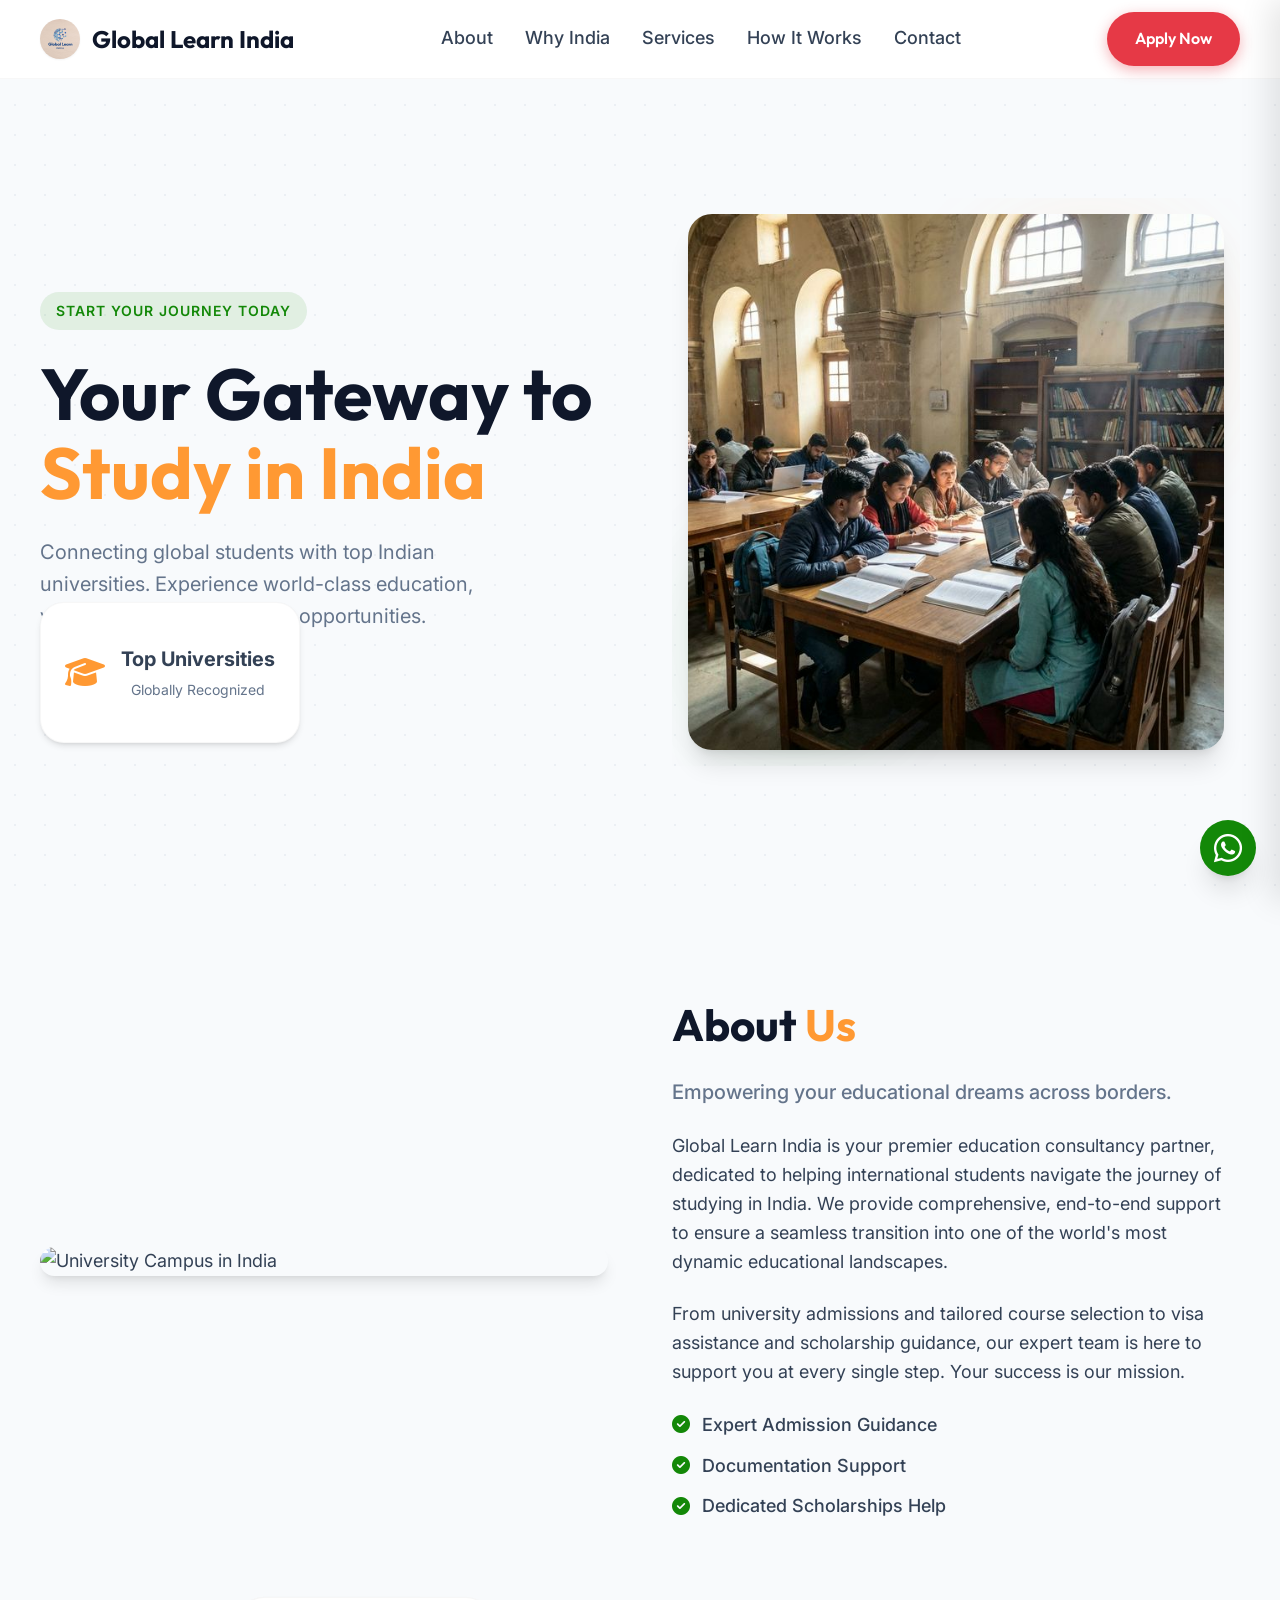
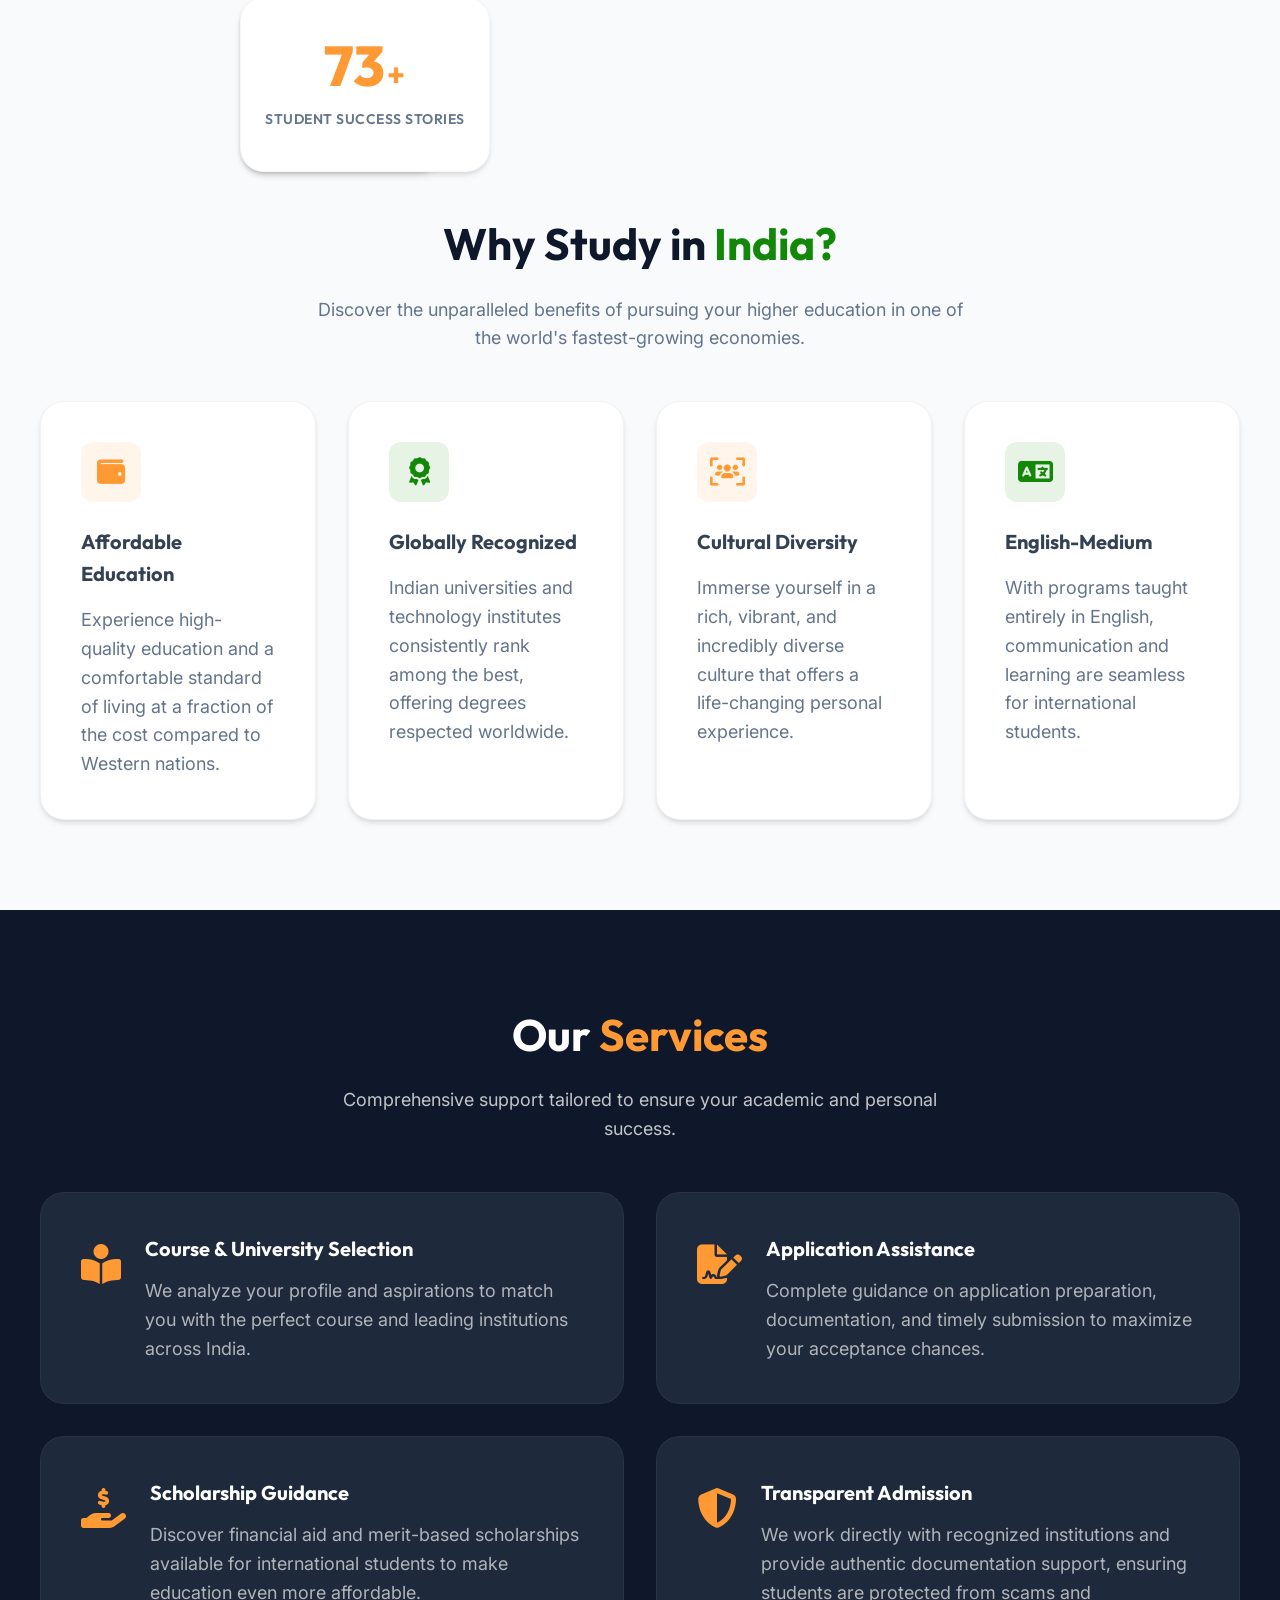
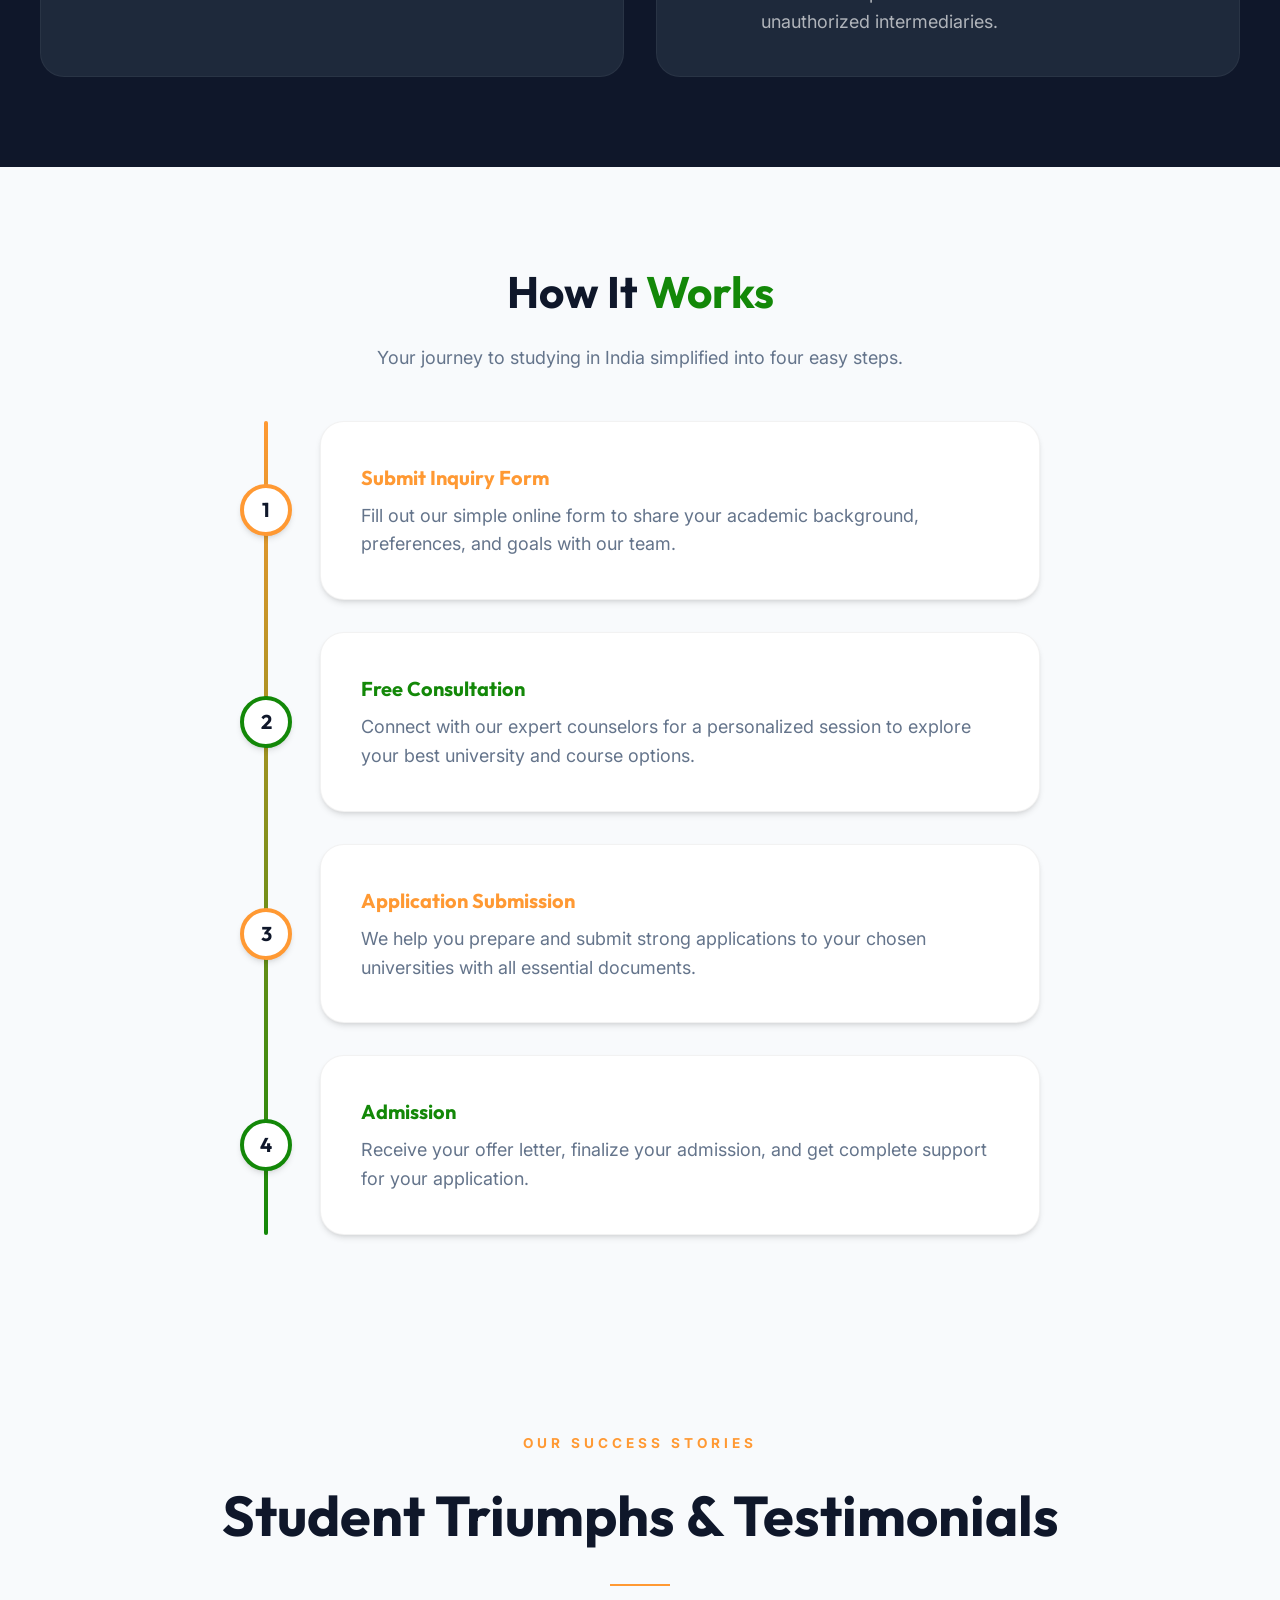
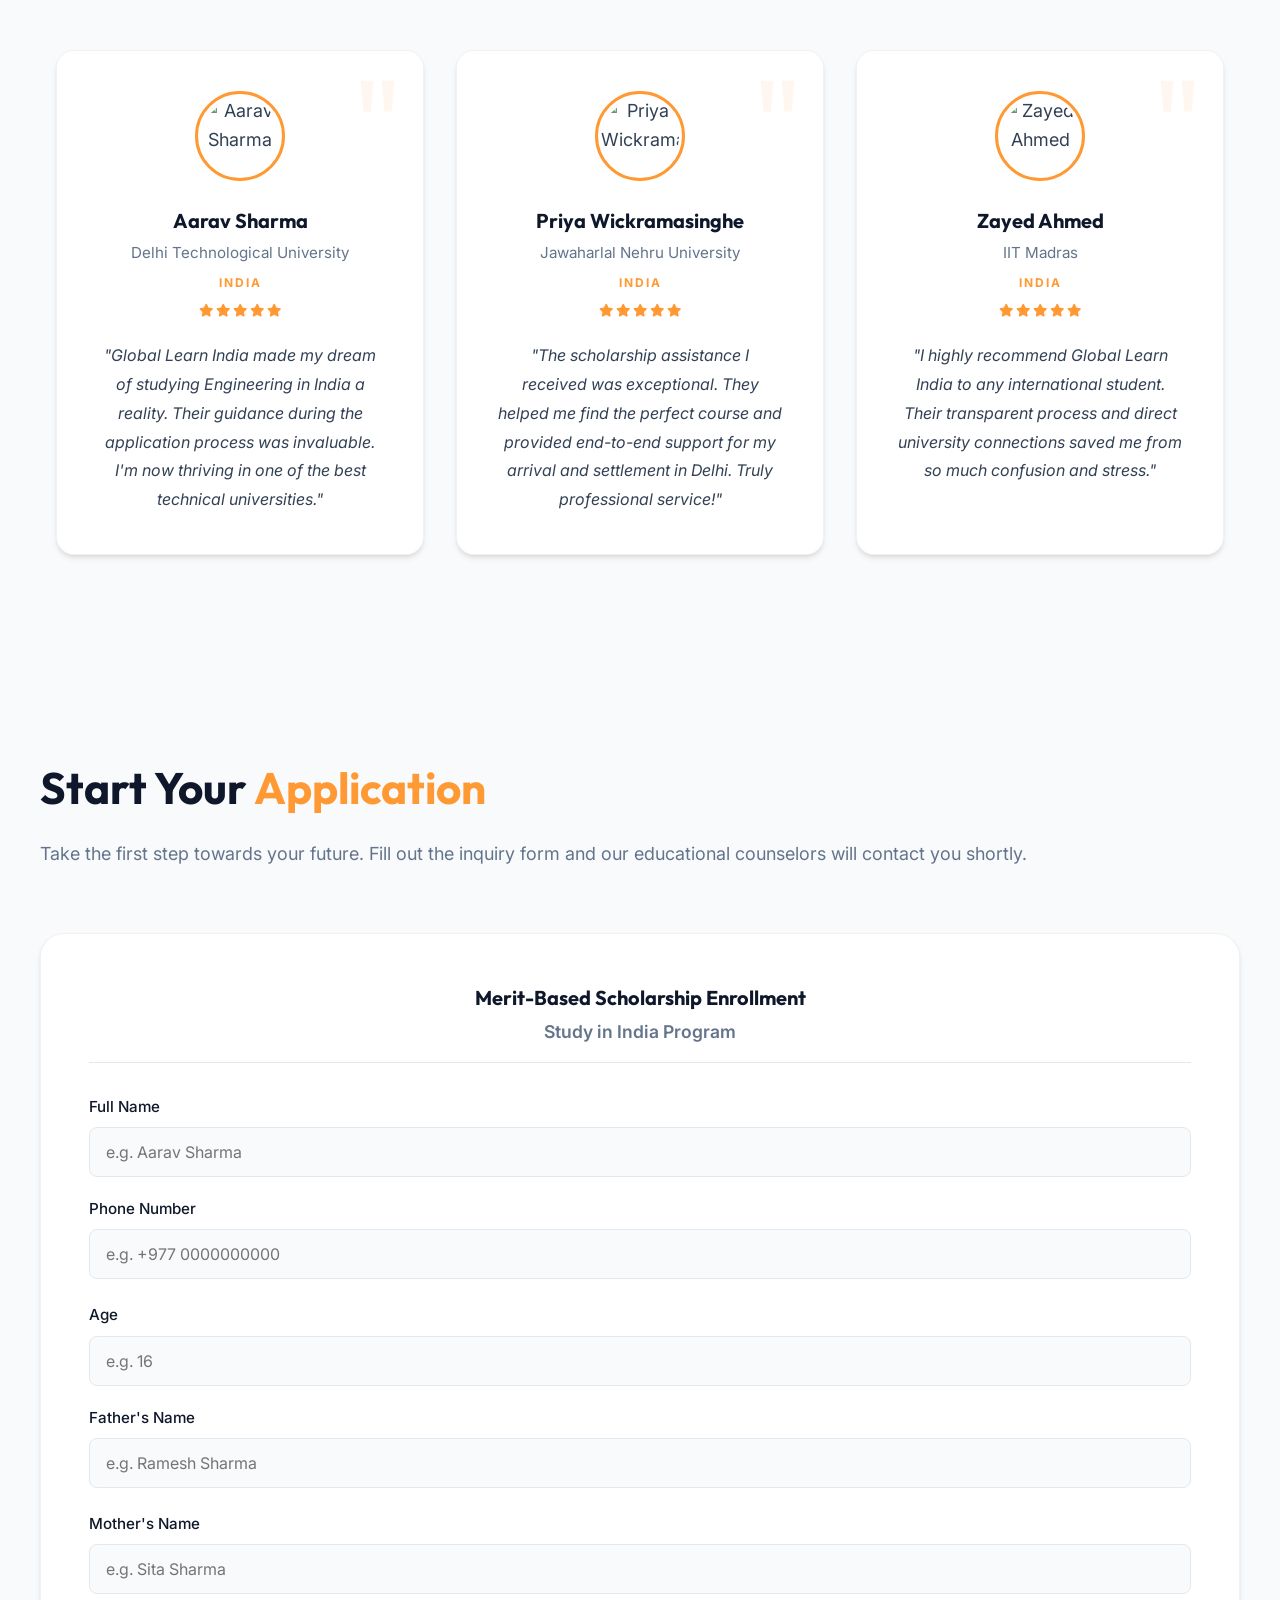
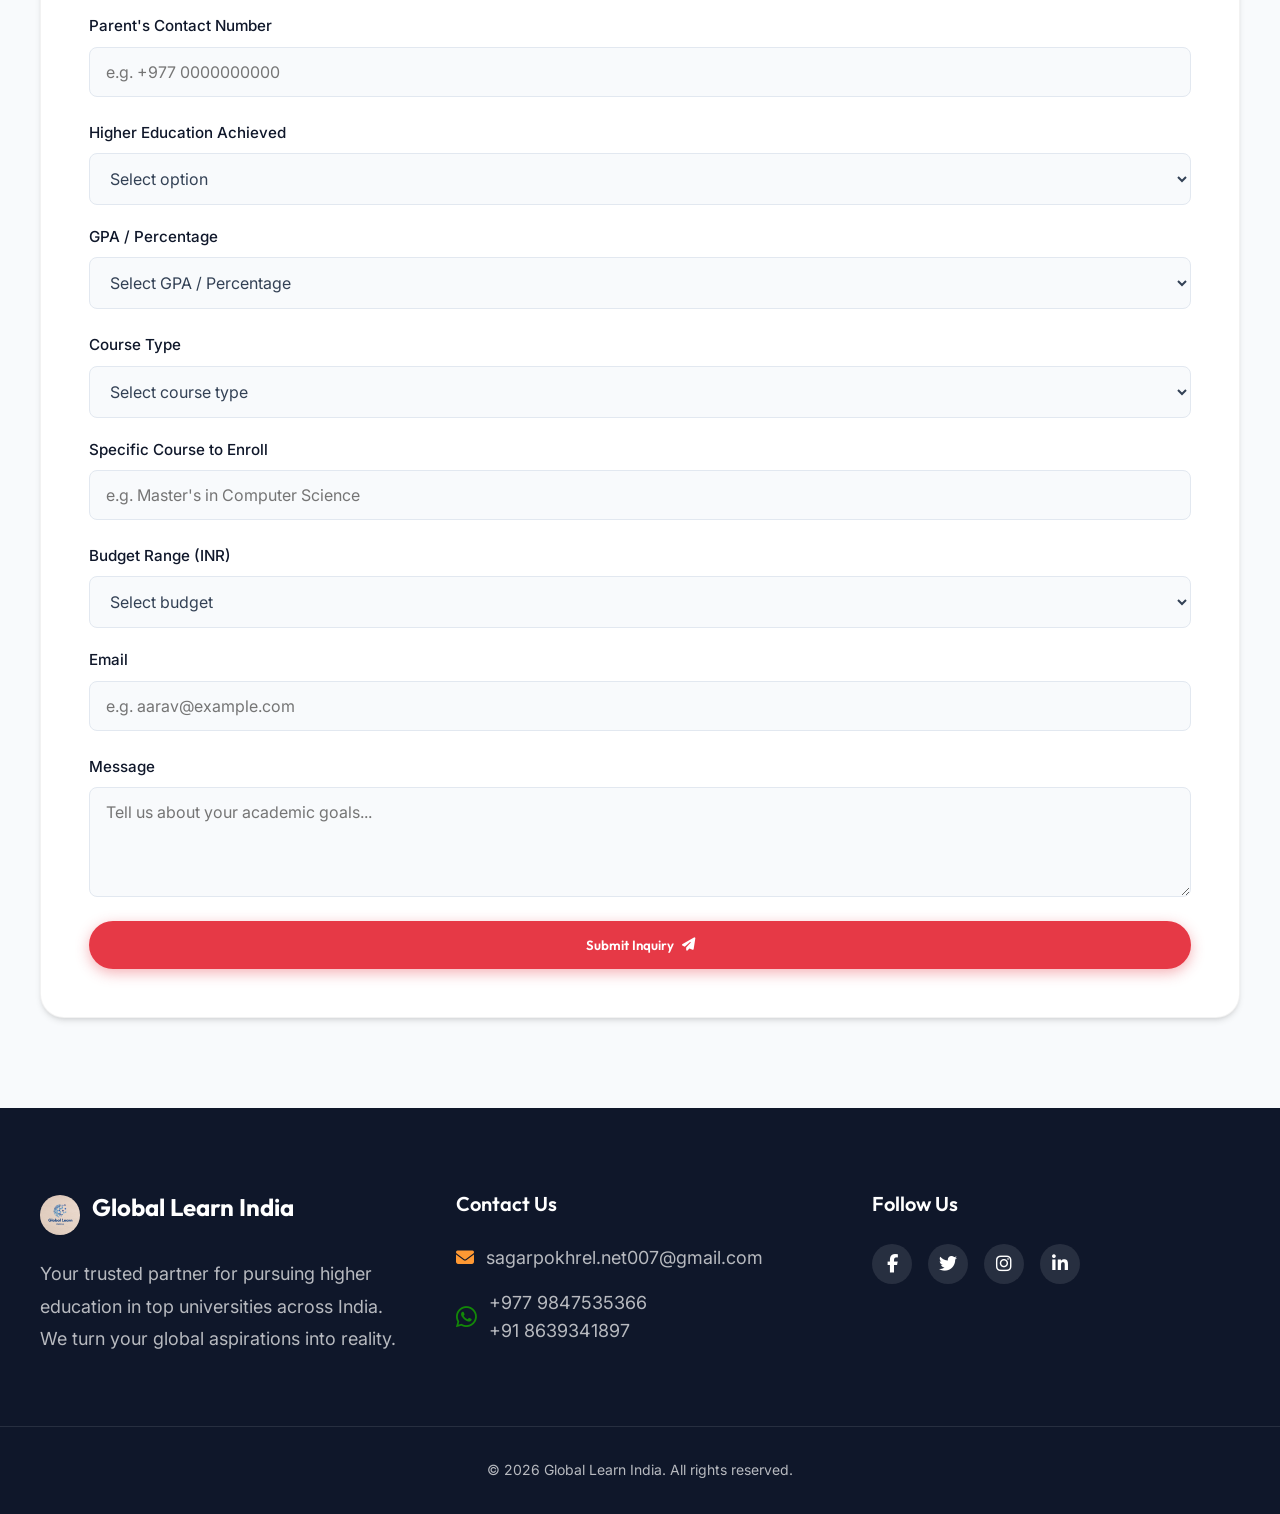
==== commit 37f6e5fd: "some updates" ====
--- a/index.html
+++ b/index.html
@@ -109,6 +109,24 @@
                 </ul>
             </div>
         </div>
+
+        <!-- Achievement Statistics -->
+        <div class="container stats-container">
+            <div class="stats-grid">
+                <div class="stat-card">
+                    <div class="stat-header">
+                        <span class="stat-number" data-target="20">0</span><span class="stat-plus">+</span>
+                    </div>
+                    <p class="stat-label">Partner Institutes</p>
+                </div>
+                <div class="stat-card">
+                    <div class="stat-header">
+                        <span class="stat-number" data-target="100">0</span><span class="stat-plus">+</span>
+                    </div>
+                    <p class="stat-label">Student Success Stories</p>
+                </div>
+            </div>
+        </div>
     </section>
 
     <!-- Why Study in India -->
--- a/styles.css
+++ b/styles.css
@@ -1547,6 +1547,81 @@
     }
 }
 
+/* Achievement Statistics */
+.stats-container {
+    margin-top: 4rem;
+    margin-bottom: 2rem;
+}
+
+.stats-grid {
+    display: grid;
+    grid-template-columns: 1fr;
+    gap: 2rem;
+    max-width: 800px;
+    margin: 0 auto;
+}
+
+@media (min-width: 768px) {
+    .stats-grid {
+        grid-template-columns: repeat(2, 1fr);
+    }
+}
+
+.stat-card {
+    background-color: var(--c-white);
+    padding: 2.5rem 1.5rem;
+    border-radius: 1.5rem;
+    text-align: center;
+    box-shadow: var(--shadow-md);
+    transition: var(--transition);
+    border: 1px solid rgba(0, 0, 0, 0.03);
+}
+
+.stat-card:hover {
+    transform: translateY(-8px);
+    box-shadow: var(--shadow-lg);
+}
+
+.stat-header {
+    display: flex;
+    justify-content: center;
+    align-items: baseline;
+    color: var(--c-saffron);
+    font-family: var(--font-heading);
+    margin-bottom: 0.5rem;
+}
+
+.stat-number {
+    font-size: 3.5rem;
+    font-weight: 800;
+    line-height: 1;
+}
+
+.stat-plus {
+    font-size: 2rem;
+    font-weight: 700;
+    margin-left: 2px;
+}
+
+.stat-label {
+    font-weight: 600;
+    color: var(--c-slate);
+    font-family: var(--font-heading);
+    font-size: 1.125rem;
+    text-transform: uppercase;
+    letter-spacing: 0.5px;
+}
+
+@media (max-width: 768px) {
+    .stat-number {
+        font-size: 2.75rem;
+    }
+
+    .stat-card {
+        padding: 2rem 1rem;
+    }
+}
+
 /* STUDENT SUCCESS STORIES SECTION - MATCHING WEBSITE THEME */
 .testimonials-section {
     background-color: var(--c-bg);
